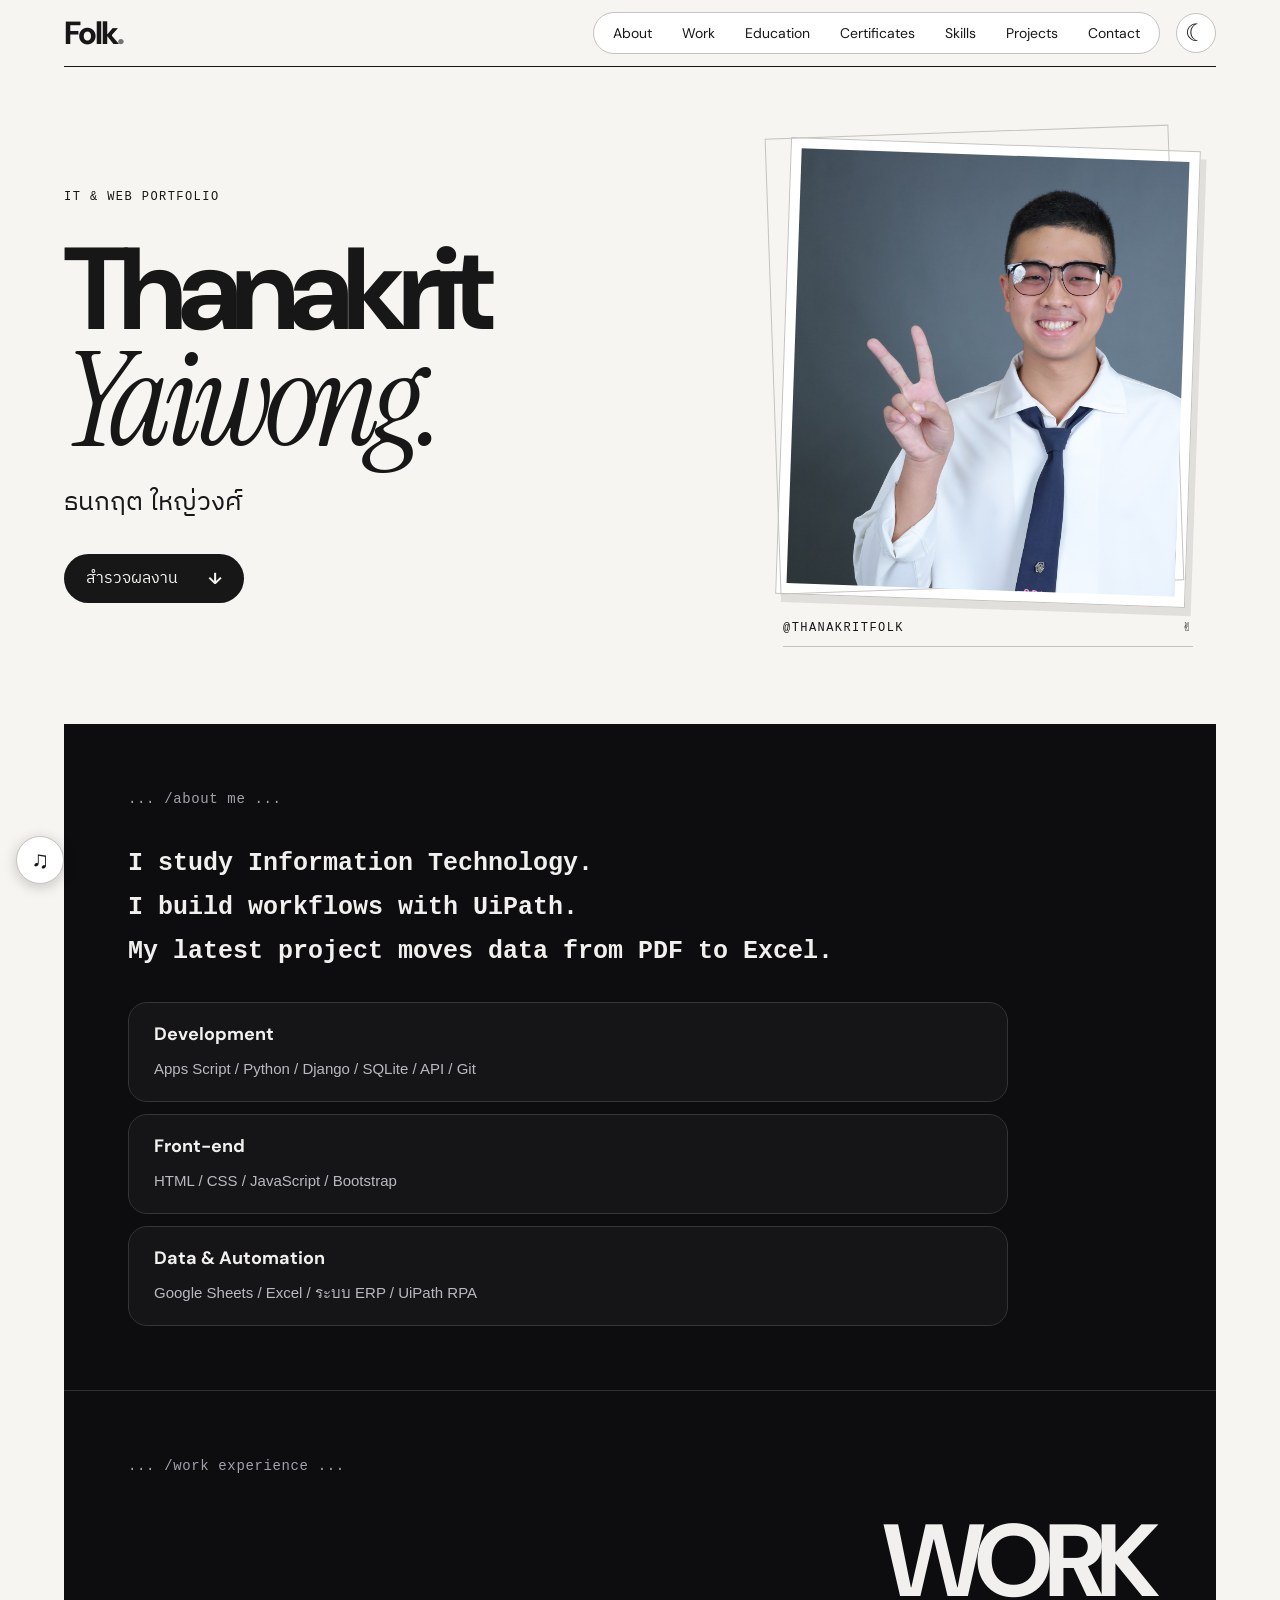
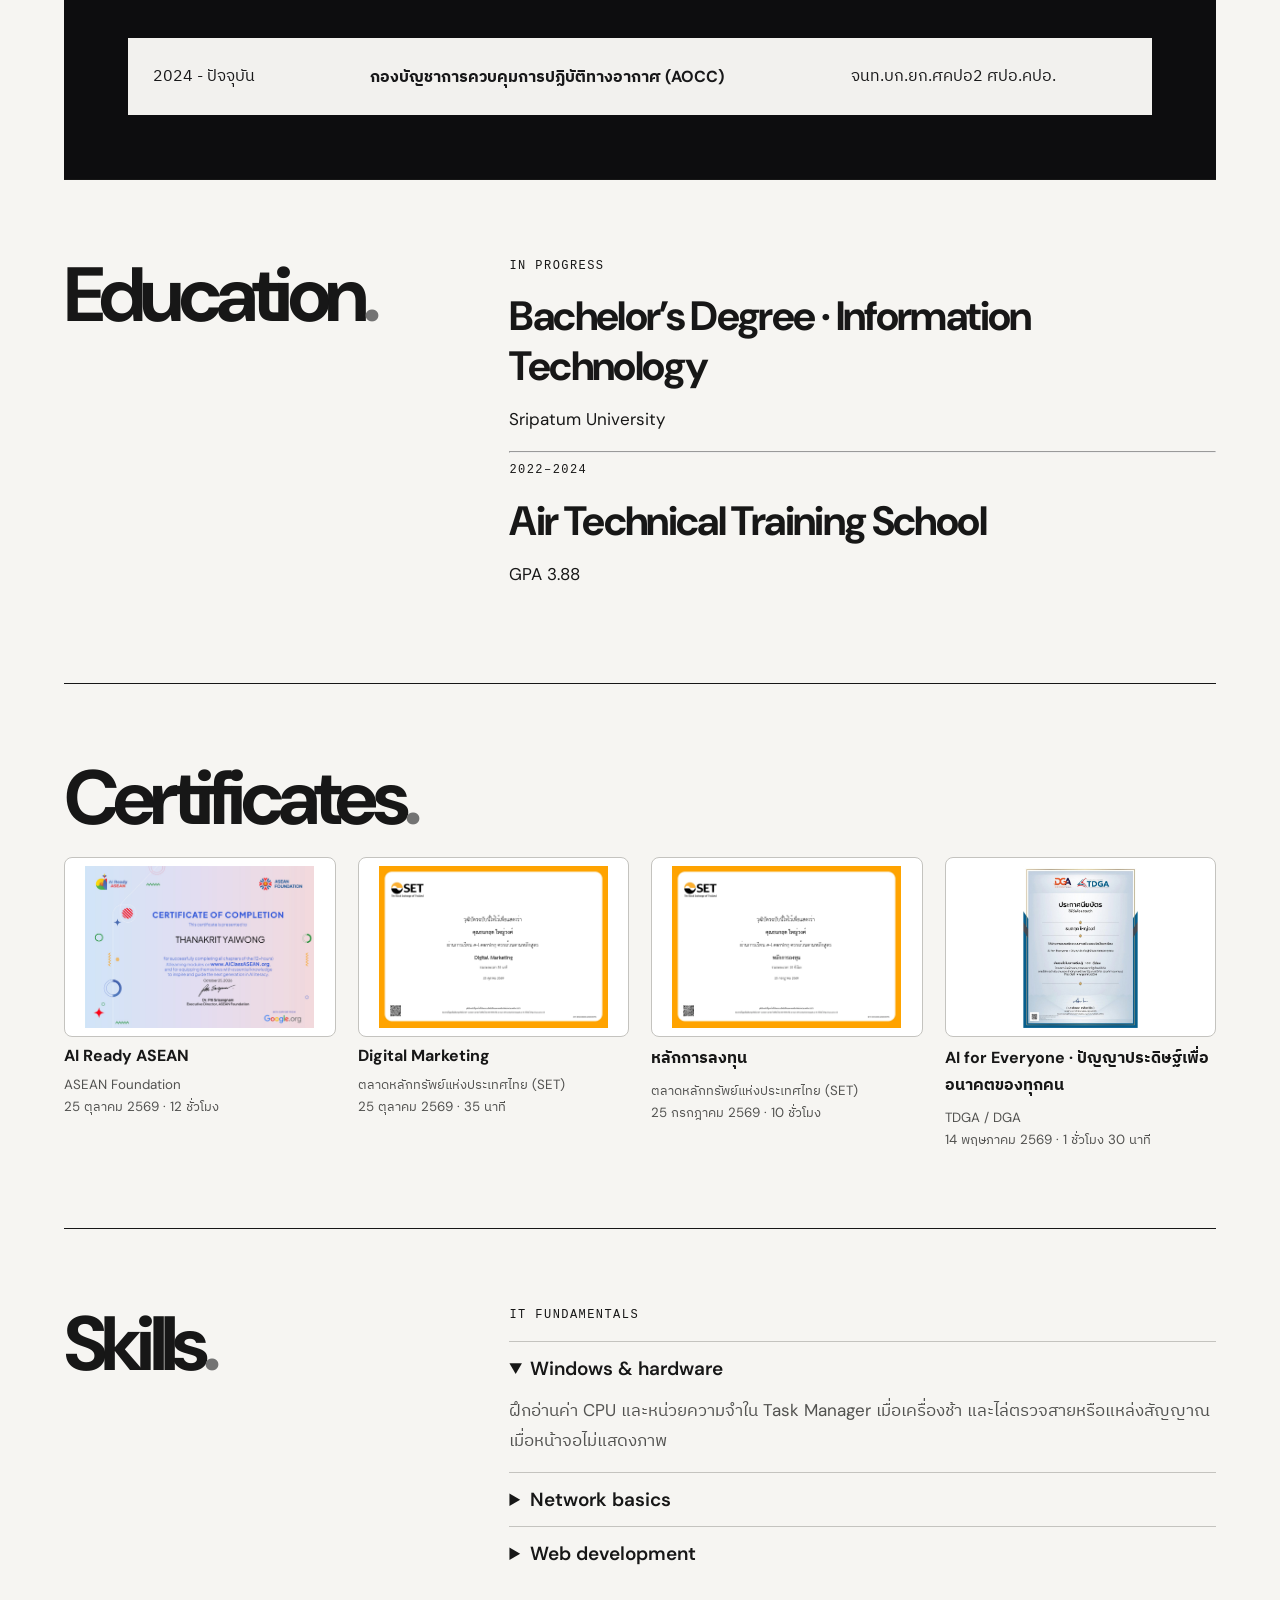
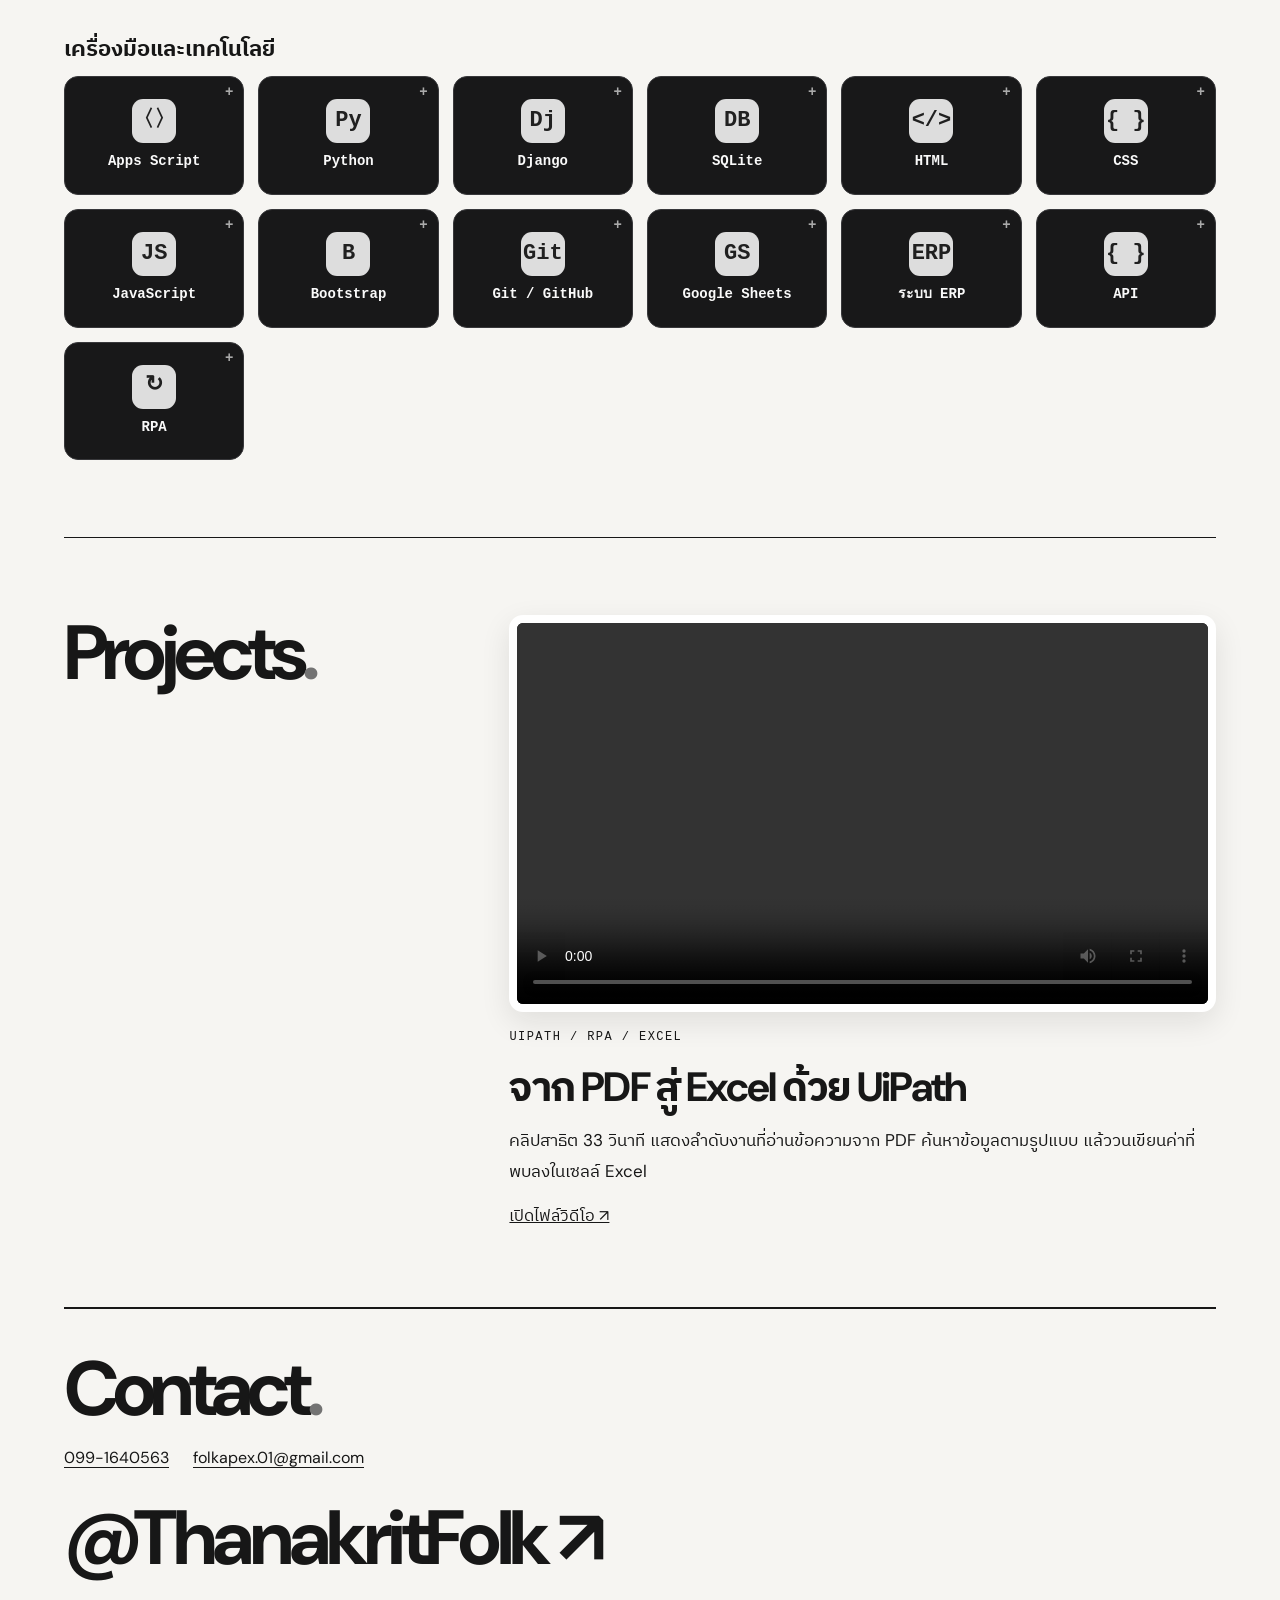
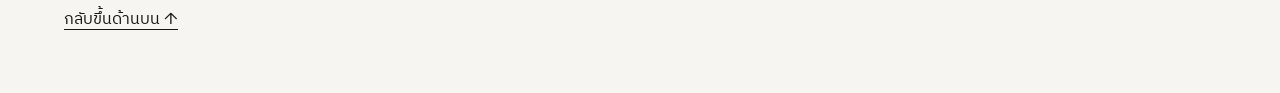
==== index.html @ 1ddaed8f "Anchor icon-only music control to the lower left of the viewport" ====
<!doctype html>
<html lang="th">
<head>
<meta charset="utf-8">
<meta name="viewport" content="width=device-width,initial-scale=1">
<title>Thanakrit Yaiwong — Portfolio</title>
<meta name="description" content="พอร์ตของธนกฤต ใหญ่วงศ์ รวมโปรเจกต์เว็บและทักษะ IT เบื้องต้น">
<link rel="stylesheet" href="style.css">
<script defer src="portfolio.js"></script>
</head>
<body id="home">
<header><a class="wordmark" href="#home">Folk<span>.</span></a><nav aria-label="เมนูหลัก"><a href="#about">About</a><a href="#experience">Work</a><a href="#education">Education</a><a href="#certificates">Certificates</a><a href="#skills">Skills</a><a href="#work">Projects</a><a href="#contact">Contact</a></nav><button hidden id="theme-toggle" type="button" aria-label="ธีมมืด" aria-pressed="false">☾</button></header>
<details class="music-box" id="music-box">
<summary aria-label="เครื่องเล่นเพลง" title="เครื่องเล่นเพลง"><span aria-hidden="true">♫</span></summary>
<div class="music-panel">
<strong lang="en">Ariana Grande - bye [Altare Remix]</strong>
<div id="song-player"></div>
<div class="music-controls">
<button id="song-play" type="button" disabled>▶ เล่น</button>
<button id="song-stop" type="button" disabled>■ หยุด</button>
<button id="volume-down" type="button" aria-label="ลดเสียง" disabled>−</button>
<output id="song-volume" aria-label="ระดับเสียง">40%</output>
<button id="volume-up" type="button" aria-label="เพิ่มเสียง" disabled>+</button>
</div>
<div id="song-status" role="status"></div>
<a href="https://music.youtube.com/watch?v=agneRtEe-t8" target="_blank" rel="noopener">เปิดใน YouTube Music ↗</a>
</div></details>
<main>
<section class="hero" aria-labelledby="name"><div class="intro"><p class="mono">IT &amp; WEB PORTFOLIO</p><h1 id="name">Thanakrit<br><em>Yaiwong.</em></h1><p class="thai">ธนกฤต ใหญ่วงศ์</p><a class="action" href="#work">สำรวจผลงาน <b>↓</b></a></div><figure><div class="photo-mat"><img src="portrait.jpg" width="1463" height="2299" alt="ธนกฤตยิ้มและชูสองนิ้ว"></div><figcaption>@THANAKRITFOLK <span>✌︎</span></figcaption></figure></section>
<section id="about" class="profile-band" aria-labelledby="about-label">
<h2 class="section-path" id="about-label" lang="en">... /about me ...</h2>
<p class="about-lines" lang="en">I study Information Technology.<br>I build workflows with UiPath.<br>My latest project moves data from PDF to Excel.</p>
<dl class="stack-list">
<div><dt>Development</dt><dd>Apps Script / Python / Django / SQLite / API / Git</dd></div>
<div><dt>Front-end</dt><dd>HTML / CSS / JavaScript / Bootstrap</dd></div>
<div><dt>Data &amp; Automation</dt><dd>Google Sheets / Excel / ระบบ ERP / UiPath RPA</dd></div>
</dl>
</section>
<section id="experience" class="profile-band" aria-labelledby="experience-title">
<p class="section-path" lang="en">... /work experience ...</p>
<h2 id="experience-title" lang="en">WORK</h2>
<div class="current-job">
<span>2024 - ปัจจุบัน</span>
<strong>กองบัญชาการควบคุมการปฏิบัติทางอากาศ (AOCC)</strong>
<span>จนท.บก.ยก.ศคปอ2 ศปอ.คปอ.</span>
</div>
</section>
<section class="row" id="education" lang="en" aria-labelledby="education-heading">
<h2 id="education-heading">Education<span>.</span></h2>
<div>
<p class="mono">IN PROGRESS</p>
<h3>Bachelor’s Degree · Information Technology</h3>
<p>Sripatum University</p>
<hr>
<p class="mono"><time>2022</time>–<time>2024</time></p>
<h3>Air Technical Training School</h3>
<p>GPA 3.88</p>
</div>
</section>
<section class="credentials" id="certificates"><h2>Certificates<span>.</span></h2><div class="credential-grid">
<a class="credential" href="certificates/ai-ready-asean.jpg"><img src="certificates/ai-ready-asean.jpg" loading="lazy" alt="เปิดภาพใบรับรอง AI Ready ASEAN"><strong>AI Ready ASEAN</strong><small>ASEAN Foundation<br>25 ตุลาคม 2569 · 12 ชั่วโมง</small></a>
<a class="credential" href="certificates/digital-marketing.jpg"><img src="certificates/digital-marketing.jpg" loading="lazy" alt="เปิดภาพใบรับรอง Digital Marketing"><strong>Digital Marketing</strong><small>ตลาดหลักทรัพย์แห่งประเทศไทย (SET)<br>25 ตุลาคม 2569 · 35 นาที</small></a>
<a class="credential" href="certificates/investment.jpg"><img src="certificates/investment.jpg" loading="lazy" alt="เปิดภาพใบรับรอง หลักการลงทุน"><strong>หลักการลงทุน</strong><small>ตลาดหลักทรัพย์แห่งประเทศไทย (SET)<br>25 กรกฎาคม 2569 · 10 ชั่วโมง</small></a>
<a class="credential" href="certificates/ai-for-everyone.jpg"><img src="certificates/ai-for-everyone.jpg" loading="lazy" alt="เปิดภาพใบรับรอง AI for Everyone · ปัญญาประดิษฐ์เพื่ออนาคตของทุกคน"><strong>AI for Everyone · ปัญญาประดิษฐ์เพื่ออนาคตของทุกคน</strong><small>TDGA / DGA<br>14 พฤษภาคม 2569 · 1 ชั่วโมง 30 นาที</small></a>
</div></section>
<section class="row" id="skills"><h2>Skills<span>.</span></h2><div><p class="mono">IT FUNDAMENTALS</p><details open><summary>Windows &amp; hardware</summary><p>ฝึกอ่านค่า CPU และหน่วยความจำใน Task Manager เมื่อเครื่องช้า และไล่ตรวจสายหรือแหล่งสัญญาณเมื่อหน้าจอไม่แสดงภาพ</p></details><details><summary>Network basics</summary><p>เมื่อ Wi-Fi ต่อได้แต่เปิดเว็บไม่ได้ ลองเทียบอีกเครื่องในเครือข่ายเดียวกัน แล้วทดสอบหลายเว็บไซต์เพื่อแยกว่าอาการอยู่ที่เครื่อง เว็บไซต์ หรือเครือข่าย</p></details><details><summary>Web development</summary><p>ใช้ HTML จัดเนื้อหา CSS ทำเลย์เอาต์และแอนิเมชัน และ JavaScript รับการกดปุ่มหรือวาดภาพผ่าน Canvas</p></details>
</div><div class="skills-tools" id="tools" style="scroll-margin-top:8rem"><h3 class="tools-heading">เครื่องมือและเทคโนโลยี</h3>
<div class="tool-grid">
<details class="tool-card"><summary><span class="tool-icon" aria-hidden="true">〈〉</span><span>Apps Script</span></summary><p>เขียนสคริปต์ให้บริการของ Google ทำงานร่วมกัน เช่น อ่านข้อมูลจากชีตแล้วสร้างรายงาน</p></details>
<details class="tool-card"><summary><span class="tool-icon" aria-hidden="true">Py</span><span>Python</span></summary><p>ใช้สคริปต์อ่านไฟล์ จัดรูปแบบข้อมูล และลดขั้นตอนที่ต้องทำซ้ำ</p></details>
<details class="tool-card"><summary><span class="tool-icon" aria-hidden="true">Dj</span><span>Django</span></summary><p>พัฒนาเว็บด้วย Python โดยแยกส่วนจัดการข้อมูล หน้าแสดงผล และเส้นทางของเว็บ</p></details>
<details class="tool-card"><summary><span class="tool-icon" aria-hidden="true">DB</span><span>SQLite</span></summary><p>เก็บข้อมูลในไฟล์ฐานข้อมูลเดียว และใช้ SQL ค้นหาหรือสรุปรายการ</p></details>
<details class="tool-card"><summary><span class="tool-icon" aria-hidden="true">&lt;/&gt;</span><span>HTML</span></summary><p>กำหนดโครงสร้างหน้าเว็บ เช่น หัวข้อ รูปภาพ ลิงก์ และวิดีโอ</p></details>
<details class="tool-card"><summary><span class="tool-icon" aria-hidden="true">{ }</span><span>CSS</span></summary><p>จัดวางองค์ประกอบและปรับขนาดการ์ดให้พอดีกับจอมือถือและคอมพิวเตอร์</p></details>
<details class="tool-card"><summary><span class="tool-icon" aria-hidden="true">JS</span><span>JavaScript</span></summary><p>เพิ่มการโต้ตอบบนเว็บ เช่น รับค่าจากฟอร์มแล้วอัปเดตสิ่งที่แสดงบนหน้าจอ</p></details>
<details class="tool-card"><summary><span class="tool-icon" aria-hidden="true">B</span><span>Bootstrap</span></summary><p>จัดหน้าเว็บด้วยระบบกริดและส่วนประกอบสำเร็จรูป เช่น เมนูและปุ่ม</p></details>
<details class="tool-card"><summary><span class="tool-icon" aria-hidden="true">Git</span><span>Git / GitHub</span></summary><p>ติดตามประวัติการแก้ไขโค้ดและเผยแพร่เว็บพอร์ตผ่าน GitHub Pages</p></details>
<details class="tool-card"><summary><span class="tool-icon" aria-hidden="true">GS</span><span>Google Sheets</span></summary><p>จัดข้อมูลเป็นตาราง ใช้สูตรคำนวณ และกรองรายการเพื่อทำรายงาน</p></details>
<details class="tool-card"><summary><span class="tool-icon" aria-hidden="true">ERP</span><span>ระบบ ERP</span></summary><p>เชื่อมข้อมูลระหว่างงาน เช่น การจัดซื้อ สินค้าคงคลัง และบัญชี</p></details>
<details class="tool-card"><summary><span class="tool-icon" aria-hidden="true">{ }</span><span>API</span></summary><p>เชื่อมข้อมูลระหว่างโปรแกรม เช่น ดึงสถานะคำสั่งซื้อจากระบบร้านค้ามาแสดงในแดชบอร์ด</p></details>
<details class="tool-card"><summary><span class="tool-icon" aria-hidden="true">↻</span><span>RPA</span></summary><p>ให้ซอฟต์แวร์ทำงานซ้ำตามขั้นตอนบนหน้าจอ เช่น นำข้อมูลจากตารางไปกรอกในแบบฟอร์มทีละรายการ</p></details>
</div></div></section>
<section class="row" id="work"><h2>Projects<span>.</span></h2><div class="project-list"><article><video controls playsinline preload="metadata" aria-label="คลิปสาธิตขั้นตอน UiPath อ่าน PDF และเขียน Excel" src="projects/pdf-to-excel.mp4"></video><p class="mono">UIPATH / RPA / EXCEL</p><h3>จาก PDF สู่ Excel ด้วย UiPath</h3><p>คลิปสาธิต 33 วินาที แสดงลำดับงานที่อ่านข้อความจาก PDF ค้นหาข้อมูลตามรูปแบบ แล้ววนเขียนค่าที่พบลงในเซลล์ Excel</p><a href="projects/pdf-to-excel.mp4">เปิดไฟล์วิดีโอ ↗</a></article></div></section>
</main><footer id="contact"><h2>Contact<span>.</span></h2><div class="contact-links"><a href="tel:+66991640563">099-1640563</a><a href="mailto:folkapex.01@gmail.com">folkapex.01@gmail.com</a></div><a class="handle" href="https://github.com/ThanakritFolk">@ThanakritFolk ↗</a><a class="back" href="#home">กลับขึ้นด้านบน ↑</a></footer></body></html>
---- style.css ----
@import url('https://fonts.googleapis.com/css2?family=DM+Sans:wght@500;700;800&family=IBM+Plex+Sans+Thai:wght@400;500;600&family=Instrument+Serif:ital@1&display=swap');
:root{--ink:#171717;--paper:#f6f5f2;--line:#c4c3bf;color:var(--ink);background:var(--paper);font-family:"DM Sans","IBM Plex Sans Thai",Tahoma,sans-serif;scroll-behavior:smooth}
*{box-sizing:border-box}body{margin:0}a{color:inherit}a:focus-visible,summary:focus-visible{outline:3px dashed currentColor;outline-offset:5px}header,main,footer{width:min(1180px,90%);margin:auto}
header{display:flex;align-items:center;justify-content:space-between;padding:20px 0;border-bottom:1px solid var(--ink)}.wordmark{font-size:32px;font-weight:800;letter-spacing:-2px;text-decoration:none}.wordmark span,h2 span{color:#737373}nav{display:flex;border:1px solid var(--line);border-radius:40px;padding:4px}nav a{padding:7px 15px;text-decoration:none;font-size:14px;border-radius:30px}nav a:hover,nav a:focus-visible{background:var(--ink);color:white}
.hero{display:grid;grid-template-columns:1.4fr 1fr;align-items:center;gap:5%;padding:clamp(36px,6vw,85px) 0}.mono,figcaption{font:500 12px/1.6 ui-monospace,Consolas,monospace;letter-spacing:.12em}.mono{margin:0 0 16px}.hero h1{font-size:clamp(55px,9.1vw,130px);line-height:.9;letter-spacing:-.075em;margin:30px 0 20px}.hero em{font:italic 1.12em/.9 "Instrument Serif",Georgia,serif;letter-spacing:-.055em}.thai{font-size:clamp(20px,2vw,29px);margin:0 0 30px}.action{display:inline-flex;gap:30px;align-items:center;border-radius:30px;background:var(--ink);color:white;padding:11px 22px;text-decoration:none}.action:hover b{transform:translateY(3px)}figure{margin:0;position:relative}figure img{width:100%;height:clamp(300px,34vw,480px);display:block;object-fit:cover;object-position:50% 32%;filter:none}figcaption{display:flex;justify-content:space-between;border-bottom:1px solid var(--line);padding:8px 0}
.row{border-top:1px solid var(--ink);display:grid;grid-template-columns:.8fr 1.6fr;gap:8%;padding:clamp(38px,6vw,84px) 0;scroll-margin-top:18px}h2,h3,p{margin-top:0}h2{font-size:clamp(38px,6vw,84px);letter-spacing:-.075em;line-height:1;margin-bottom:20px}h3{font-size:clamp(25px,3.2vw,48px);letter-spacing:-.04em;margin-bottom:12px;line-height:1.22}p{font-size:17px;line-height:1.78}details{border-top:1px solid var(--line)}summary{cursor:pointer;padding:14px 0;font-size:19px;font-weight:600}details p{margin:0 0 16px;color:#424242}.demo{background:#181818;color:white;min-height:180px;display:grid;place-content:center;text-align:center;margin-bottom:22px;border-radius:3px}.heart{font:72px/1.1 Georgia,serif}.stars,.dots{font:14px monospace;letter-spacing:4px}.textlink,.back{display:inline-block;margin-top:18px;text-underline-offset:5px}footer{border-top:2px solid;padding:42px 0 60px}.handle{display:block;width:fit-content;font-size:clamp(32px,6vw,78px);letter-spacing:-.06em;text-decoration:none;font-weight:700}.handle:hover,.textlink:hover{text-decoration:underline}
@media(max-width:680px){header,main,footer{width:90%}nav a{padding:6px 9px}.hero{grid-template-columns:1fr;gap:26px}.hero h1{font-size:clamp(68px,15vw,96px)}figure img{height:290px;object-position:50% 27%}.row{grid-template-columns:1fr;gap:10px}.wordmark{font-size:28px}}
@media(prefers-reduced-motion:reduce){:root{scroll-behavior:auto}}
.tools-heading{margin:32px 0 14px;font-size:22px;letter-spacing:0}
.skills-tools{grid-column:1/-1;min-width:0}
#skills{row-gap:1.5rem}
.tool-grid{display:grid;grid-template-columns:repeat(6,minmax(0,1fr));align-items:start;gap:14px}
@media(max-width:1000px){.tool-grid{grid-template-columns:repeat(4,minmax(0,1fr))}}
@media(max-width:680px){.tool-grid{grid-template-columns:repeat(2,minmax(0,1fr))}}
.tool-card{background:#181819;color:#fafafa;border:1px solid #38383b;border-radius:14px;overflow:hidden}
.tool-card summary{display:grid;justify-items:center;gap:9px;padding:18px;list-style:none;font:600 16px/1.4 ui-monospace,monospace}
.tool-card summary::-webkit-details-marker{display:none}
.tool-card summary:focus-visible{outline-offset:-4px}
.tool-icon{display:grid;place-items:center;width:44px;height:44px;background:#ddd;color:#202020;border-radius:11px;font-size:22px}
.tool-card:hover .tool-icon,.tool-card[open] .tool-icon{background:white;color:black}
.tool-card p{color:#eee;padding:0 16px;font-size:15px}

.credentials{border-top:1px solid var(--ink);padding:clamp(38px,6vw,84px) 0}
.credential-grid{display:grid;grid-template-columns:repeat(auto-fit,minmax(min(100%,230px),1fr));gap:22px}
.credential{display:grid;align-content:start;gap:8px;text-decoration:none}
.credential img{width:100%;height:180px;object-fit:contain;background:#eee;border:1px solid var(--line);padding:8px}
.credential:hover strong{text-decoration:underline}
.credential small{color:#444;line-height:1.65}
.project-list{min-width:0;display:grid;gap:48px}
.project-list video{display:block;width:100%;aspect-ratio:16/9;background:#191919;margin-bottom:16px}
.contact-links{display:flex;gap:12px 24px;flex-wrap:wrap;margin-bottom:20px;text-underline-offset:4px}

:root{--muted:#525250;--panel:#fff;--shadow:#17171719}
:root[data-theme=dark]{color-scheme:dark;--ink:#f3f1ed;--paper:#161617;--line:#505052;--muted:#c5c3c0;--panel:#252527;--shadow:#0005}
header{position:sticky;top:0;z-index:5;gap:16px;background:var(--paper);padding-block:12px}
header nav{margin-left:auto;background:var(--panel)}
nav a[aria-current],nav a:hover,nav a:focus-visible,.action{background:var(--ink);color:var(--paper)}
#theme-toggle{width:40px;height:40px;border-radius:50%;border:1px solid var(--line);background:var(--panel);color:var(--ink);font-size:24px;cursor:pointer;flex:none}
#theme-toggle:focus-visible{outline:3px dashed var(--ink);outline-offset:3px}
.hero{overflow:clip}.hero figure{max-width:410px;width:90%;justify-self:center;isolation:isolate}
.photo-mat{position:relative;background:var(--panel);padding:10px;border:1px solid var(--line);box-shadow:6px 8px 0 var(--shadow);transform:rotate(2deg)}
.photo-mat::before{content:"";position:absolute;inset:-13px 16px 12px -12px;border:1px solid var(--line);z-index:-1;transform:rotate(-4deg);pointer-events:none}
.hero figcaption{margin-top:10px}
.row,.credentials,footer{scroll-margin-top:90px}
details p,.credential small{color:var(--muted)}
.tool-card p{color:#eee}.tool-card,.credential img,.photo-mat,.action b{transition:transform .2s ease,box-shadow .2s ease}
.tool-card summary{position:relative;padding:22px 10px;font-size:14px}.tool-card summary::after{content:"+";position:absolute;right:10px;top:6px;color:#aaa}.tool-card[open] summary::after{content:"−"}
.credential img{border-radius:8px;background:var(--panel)}
.project-list video{border:8px solid var(--panel);box-shadow:0 10px 30px var(--shadow);border-radius:14px}
@media(hover:hover){.tool-card:hover,.credential:hover img{transform:translateY(-3px)}.hero figure:hover .photo-mat{transform:rotate(0)}}
@media(max-width:800px){header{flex-wrap:wrap;gap:6px;padding:6px 0}header nav{order:3;width:100%;justify-content:flex-start;overflow-x:auto;scrollbar-width:thin}header nav a{flex:none;font-size:13px}#theme-toggle{margin-left:auto} .row,.credentials,footer{scroll-margin-top:112px}}
@media(prefers-reduced-motion:reduce){*,*::before,*::after{transition:none!important}}

.profile-band {
  --section-pad: clamp(22px, 5vw, 72px);
  background: #0d0d0f;
  color: #f1f0ee;
  padding: clamp(36px, 5vw, 72px) var(--section-pad);
  scroll-margin-top: 90px;
}
.profile-band .section-path {
  margin: 0 0 32px;
  color: #a2a2ae;
  font: 500 14px/1.6 ui-monospace, Consolas, monospace;
  letter-spacing: .045em;
}
.about-lines {
  margin-bottom: 28px;
  font: 600 clamp(17px, 2vw, 25px)/1.75 ui-monospace, Consolas, monospace;
}
.stack-list { max-width: 880px; margin: 0; }
.stack-list div { padding: 19px 25px; background: #151518; border: 1px solid #333338; border-radius: 19px; }
.stack-list div + div { margin-top: 12px; }
.stack-list dt { font-weight: 700; font-size: 18px; }
.stack-list dd { margin: 10px 0 0; color: #b9b9c0; font: 15px/1.75 ui-monospace, Consolas, sans-serif; }
#experience { border-top: 1px solid #303035; }
#experience-title { text-align: right; font-size: clamp(54px, 8vw, 108px); margin: 0 0 26px; }
.current-job { display: grid; grid-template-columns: .7fr 1.65fr 1fr; align-items: center; gap: 24px; padding: 25px; background: #f2f1ee; color: #181819; line-height: 1.7; }
.current-job span { font-family: ui-monospace, Consolas, "IBM Plex Sans Thai", sans-serif; }
header nav { min-width: 0; overflow-x: auto; }
header nav a { white-space: nowrap; }
@media(max-width:800px){
  .profile-band { scroll-margin-top: 112px; }
  .current-job { grid-template-columns: 1fr; gap: 6px; padding: 20px; }
}

.music-box {
  position: fixed;
  z-index: 10;
  left: calc(16px + env(safe-area-inset-left, 0px));
  bottom: calc(16px + env(safe-area-inset-bottom, 0px));
  border: 0;
}
.music-box summary,.music-controls button{background:var(--panel);border:1px solid var(--line);color:var(--ink);border-radius:22px;cursor:pointer;padding:8px 12px;font:inherit;font-size:14px}
.music-box summary {
  list-style: none;
  display: grid;
  place-items: center;
  width: 48px;
  height: 48px;
  border-radius: 50%;
  padding: 0;
  font-size: 24px;
  line-height: 1;
  box-shadow: 0 3px 14px #0003;
}
.music-box summary:focus-visible { outline: 3px solid var(--ink); outline-offset: 3px; }.music-box summary::-webkit-details-marker{display:none}
.music-panel{position:absolute;left:0;bottom:calc(100% + 10px);width:min(420px,calc(100vw - 32px - env(safe-area-inset-left, 0px) - env(safe-area-inset-right, 0px)));max-height:calc(100dvh - 92px - env(safe-area-inset-bottom, 0px));overflow:auto;display:grid;gap:10px;padding:14px;background:var(--panel);color:var(--ink);border:1px solid var(--line);border-radius:16px;box-shadow:0 10px 30px #0003}
#song-player{width:100%;height:auto;aspect-ratio:16/9;min-height:200px;border:0;background:#181818}
.music-controls{display:flex;align-items:center;gap:5px;flex-wrap:wrap}
.music-controls button:disabled{cursor:default;opacity:.5}
#song-volume{min-width:4ch;text-align:center;font-variant-numeric:tabular-nums}
#song-status:empty{display:none}
.music-panel a,#song-status{font-size:14px}
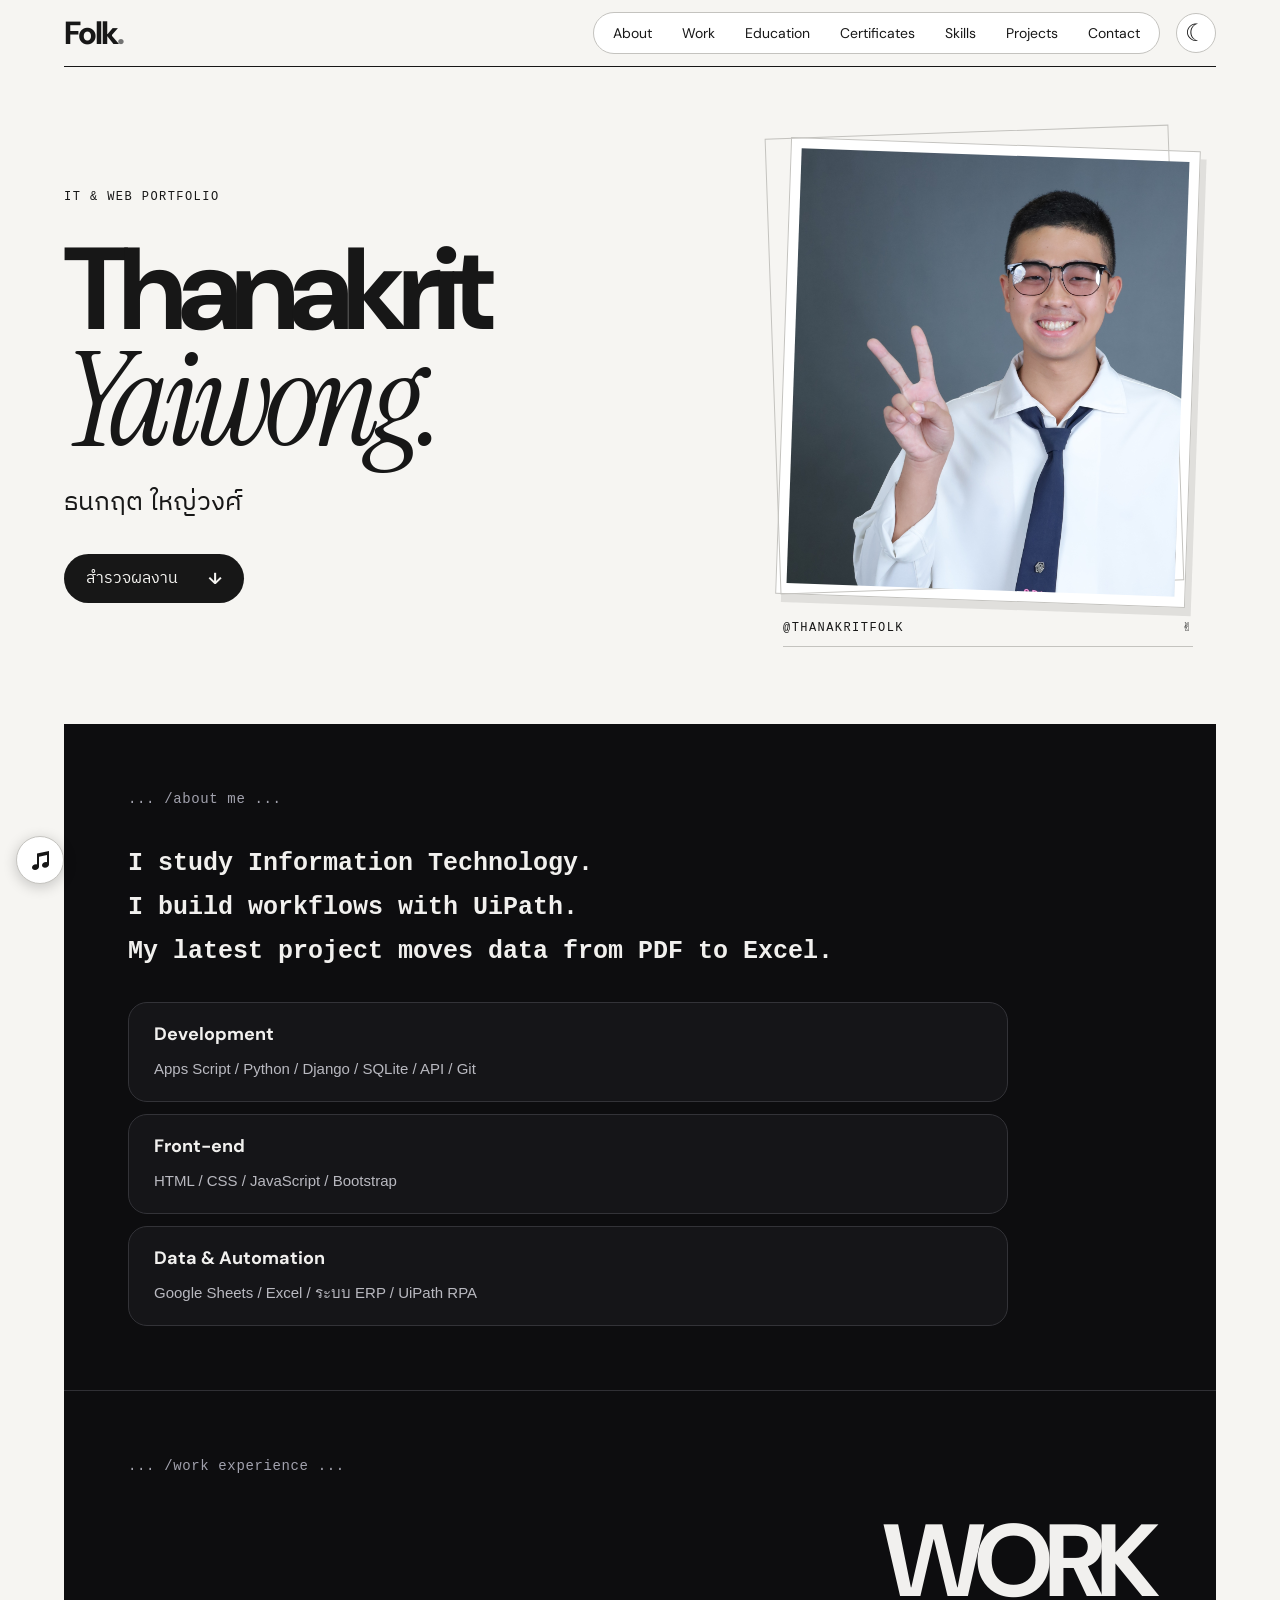
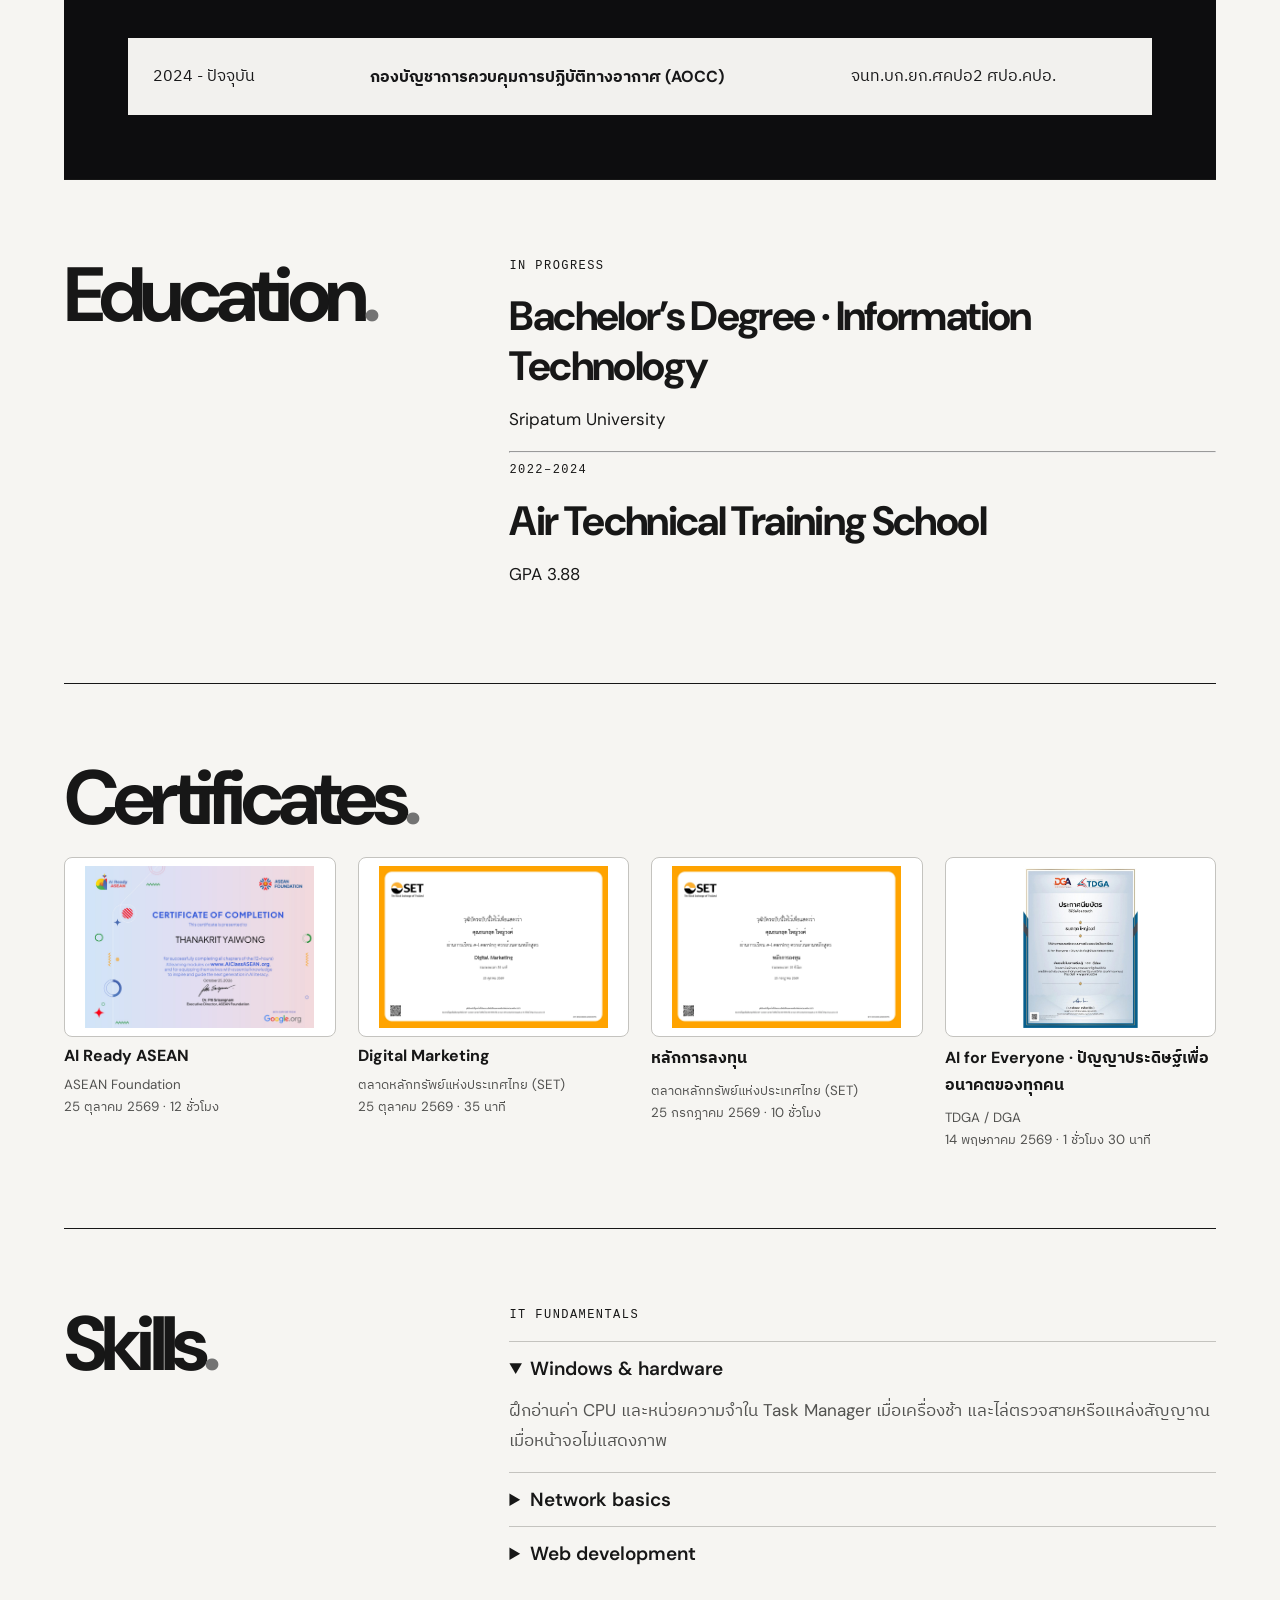
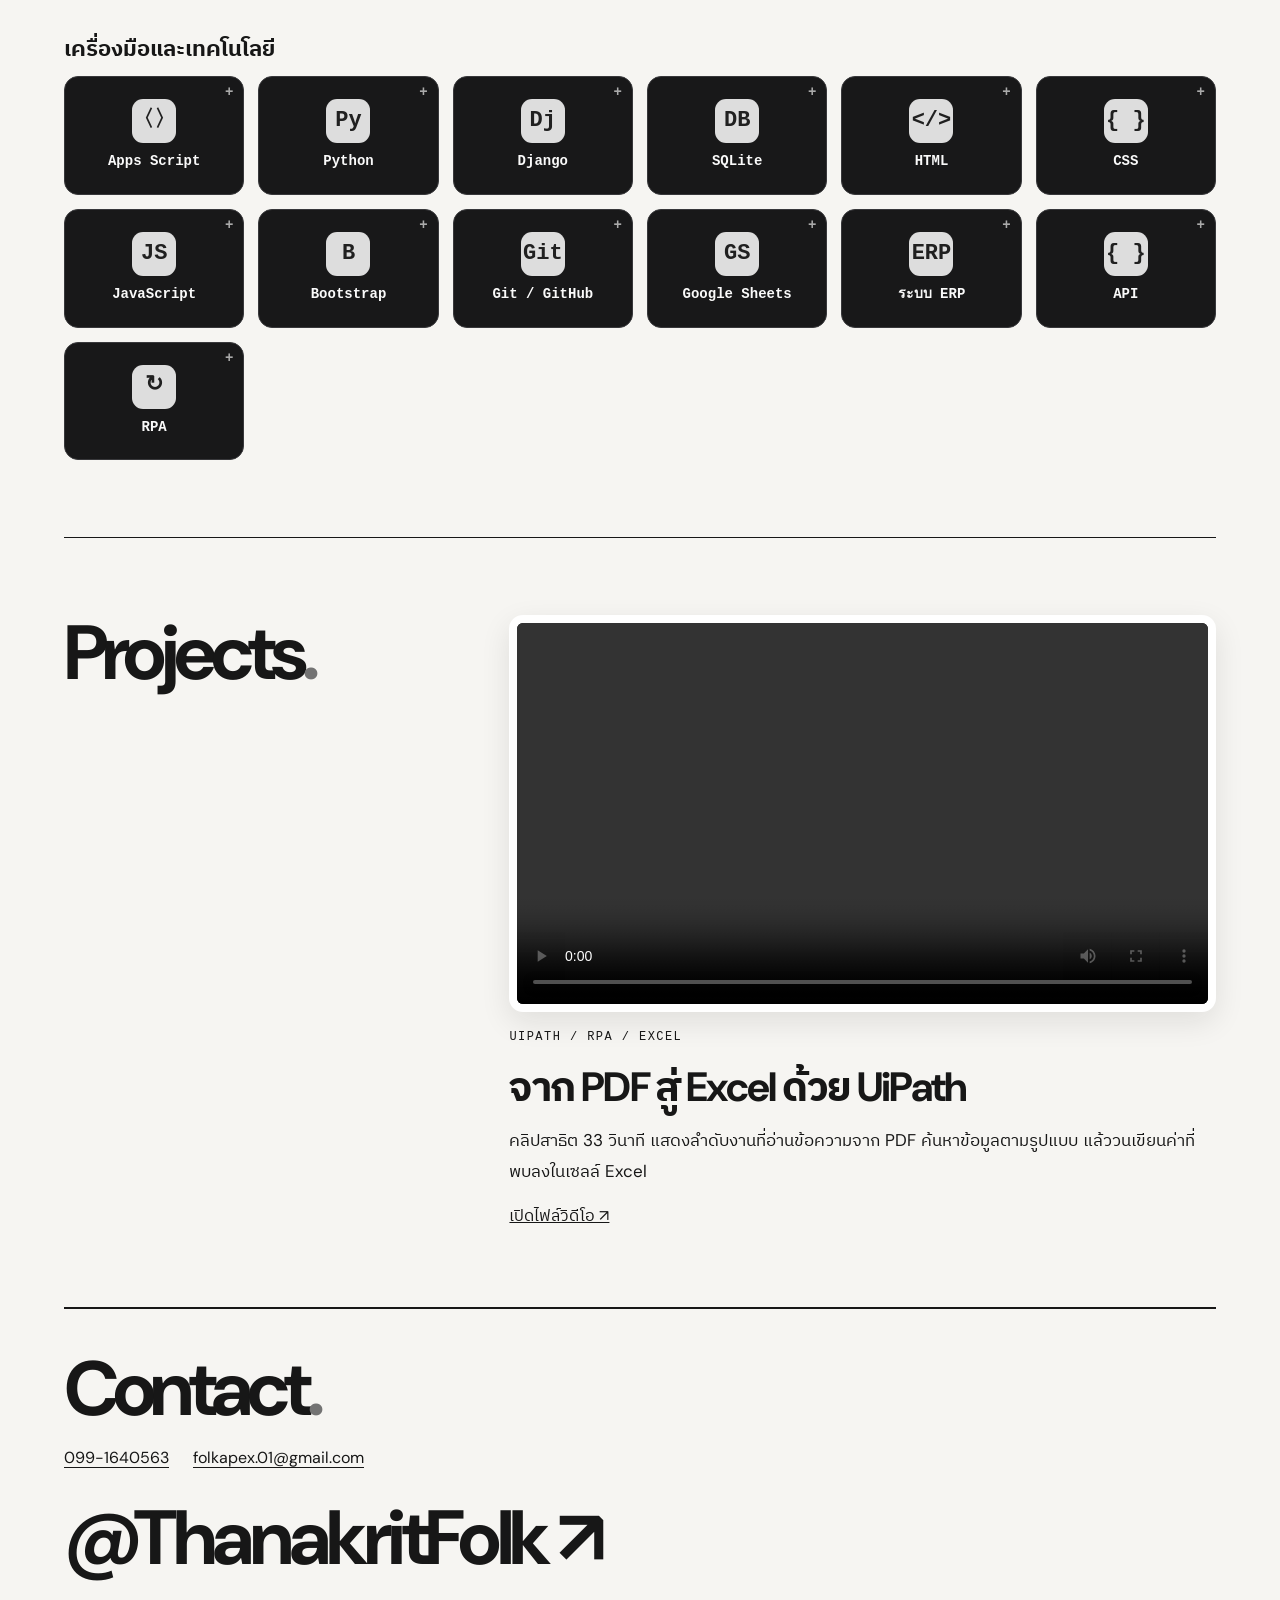
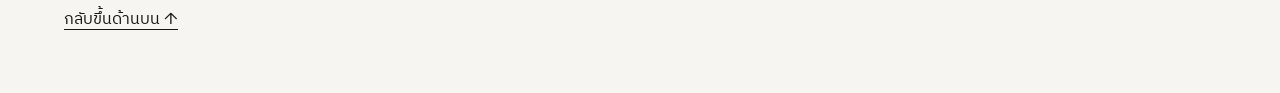
==== commit 4914a590: "Render the fixed music button as a musical-note icon" ====
--- a/index.html
+++ b/index.html
@@ -11,10 +11,10 @@
 <body id="home">
 <header><a class="wordmark" href="#home">Folk<span>.</span></a><nav aria-label="เมนูหลัก"><a href="#about">About</a><a href="#experience">Work</a><a href="#education">Education</a><a href="#certificates">Certificates</a><a href="#skills">Skills</a><a href="#work">Projects</a><a href="#contact">Contact</a></nav><button hidden id="theme-toggle" type="button" aria-label="ธีมมืด" aria-pressed="false">☾</button></header>
 <details class="music-box" id="music-box">
-<summary aria-label="เครื่องเล่นเพลง" title="เครื่องเล่นเพลง"><span aria-hidden="true">♫</span></summary>
+<summary aria-label="เครื่องเล่นเพลง" title="เครื่องเล่นเพลง"><svg aria-hidden="true" focusable="false" width="24" height="24" viewBox="0 0 24 24" fill="currentColor"><path d="M9 5.5 21 3v13.5c0 1.8-1.8 3.2-4 3.2-1.7 0-3-1-3-2.4 0-1.8 1.8-3.2 4-3.2.38 0 .72.05 1 .14V7.1l-8 1.7v9.9c0 1.8-1.8 3.2-4 3.2-1.7 0-3-1-3-2.4 0-1.8 1.8-3.2 4-3.2.37 0 .72.05 1 .14z"/></svg></summary>
 <div class="music-panel">
 <strong lang="en">Ariana Grande - bye [Altare Remix]</strong>
-<div id="song-player"></div>
+<audio id="song-player" preload="none" src="audio/bye-altare-remix.mp3"></audio>
 <div class="music-controls">
 <button id="song-play" type="button" disabled>▶ เล่น</button>
 <button id="song-stop" type="button" disabled>■ หยุด</button>
@@ -23,7 +23,6 @@
 <button id="volume-up" type="button" aria-label="เพิ่มเสียง" disabled>+</button>
 </div>
 <div id="song-status" role="status"></div>
-<a href="https://music.youtube.com/watch?v=agneRtEe-t8" target="_blank" rel="noopener">เปิดใน YouTube Music ↗</a>
 </div></details>
 <main>
 <section class="hero" aria-labelledby="name"><div class="intro"><p class="mono">IT &amp; WEB PORTFOLIO</p><h1 id="name">Thanakrit<br><em>Yaiwong.</em></h1><p class="thai">ธนกฤต ใหญ่วงศ์</p><a class="action" href="#work">สำรวจผลงาน <b>↓</b></a></div><figure><div class="photo-mat"><img src="portrait.jpg" width="1463" height="2299" alt="ธนกฤตยิ้มและชูสองนิ้ว"></div><figcaption>@THANAKRITFOLK <span>✌︎</span></figcaption></figure></section>
--- a/style.css
+++ b/style.css
@@ -106,7 +106,6 @@
 }
 .music-box summary:focus-visible { outline: 3px solid var(--ink); outline-offset: 3px; }.music-box summary::-webkit-details-marker{display:none}
 .music-panel{position:absolute;left:0;bottom:calc(100% + 10px);width:min(420px,calc(100vw - 32px - env(safe-area-inset-left, 0px) - env(safe-area-inset-right, 0px)));max-height:calc(100dvh - 92px - env(safe-area-inset-bottom, 0px));overflow:auto;display:grid;gap:10px;padding:14px;background:var(--panel);color:var(--ink);border:1px solid var(--line);border-radius:16px;box-shadow:0 10px 30px #0003}
-#song-player{width:100%;height:auto;aspect-ratio:16/9;min-height:200px;border:0;background:#181818}
 .music-controls{display:flex;align-items:center;gap:5px;flex-wrap:wrap}
 .music-controls button:disabled{cursor:default;opacity:.5}
 #song-volume{min-width:4ch;text-align:center;font-variant-numeric:tabular-nums}
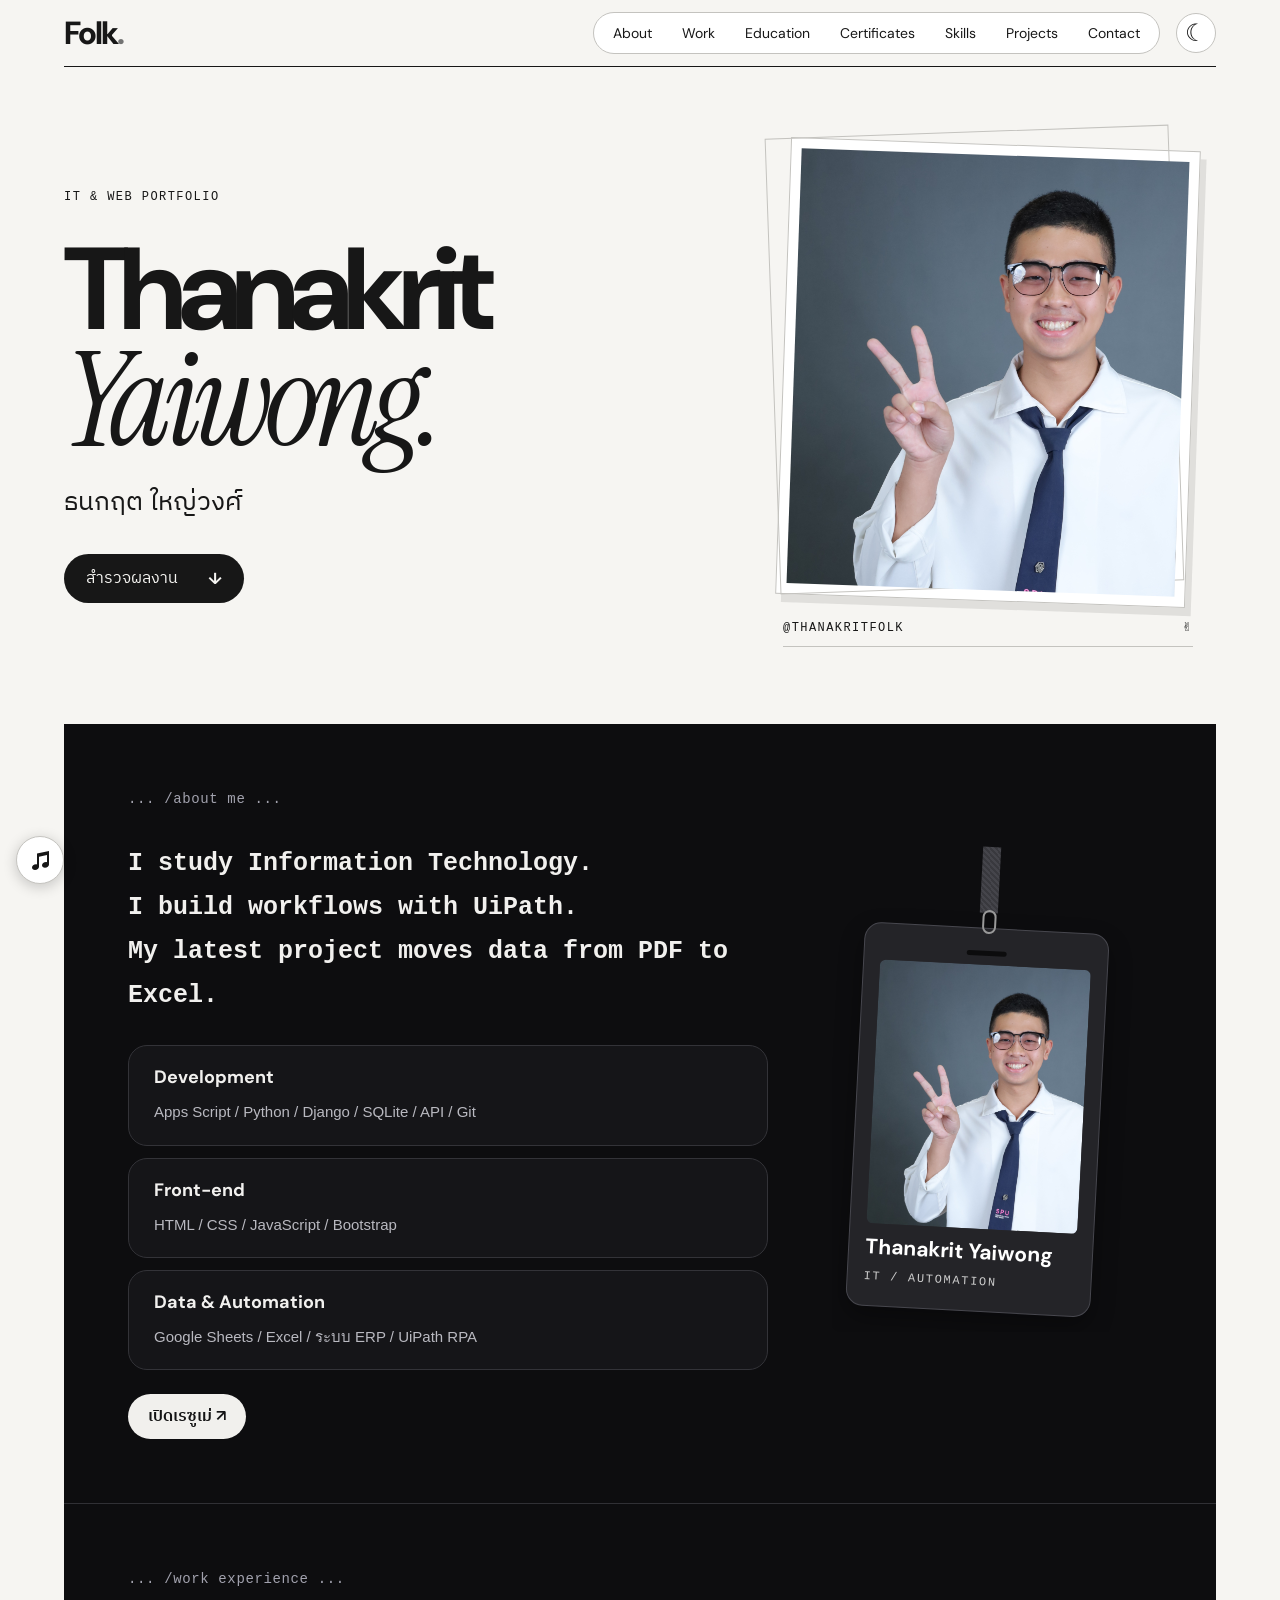
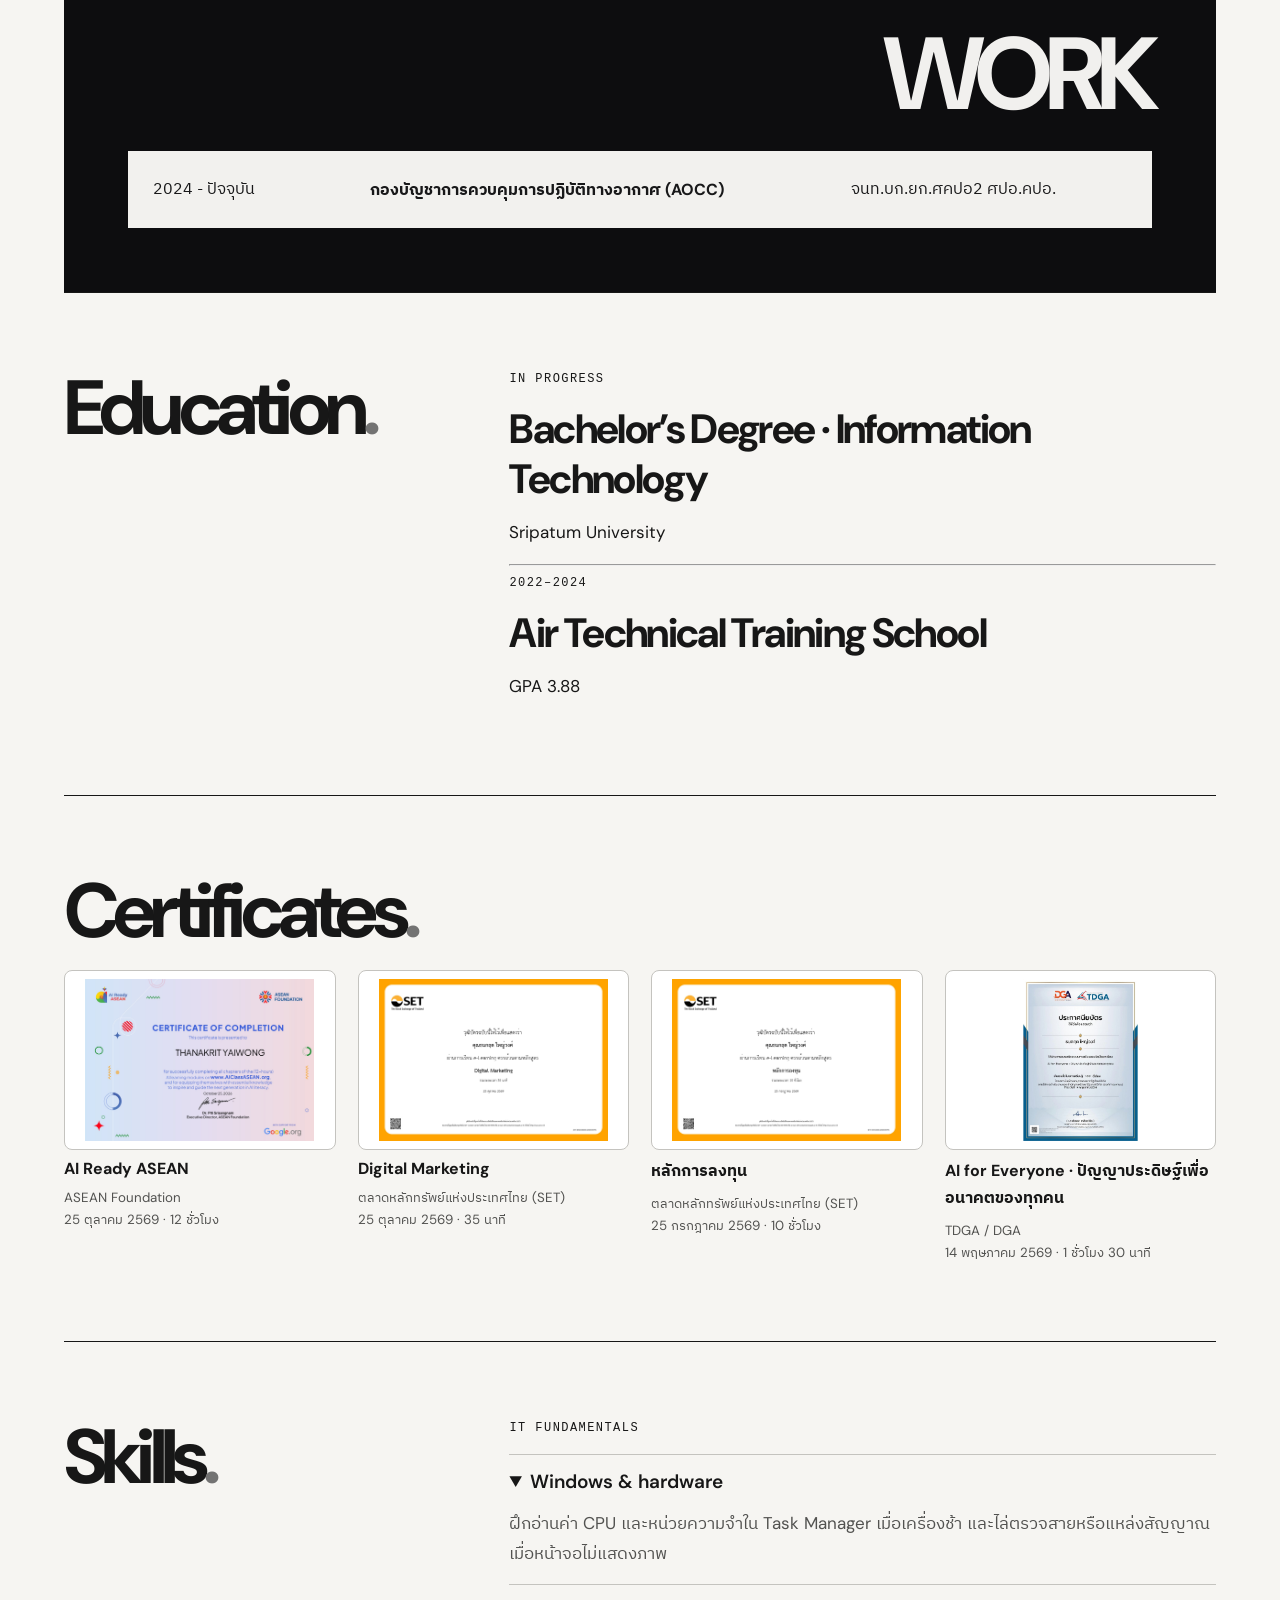
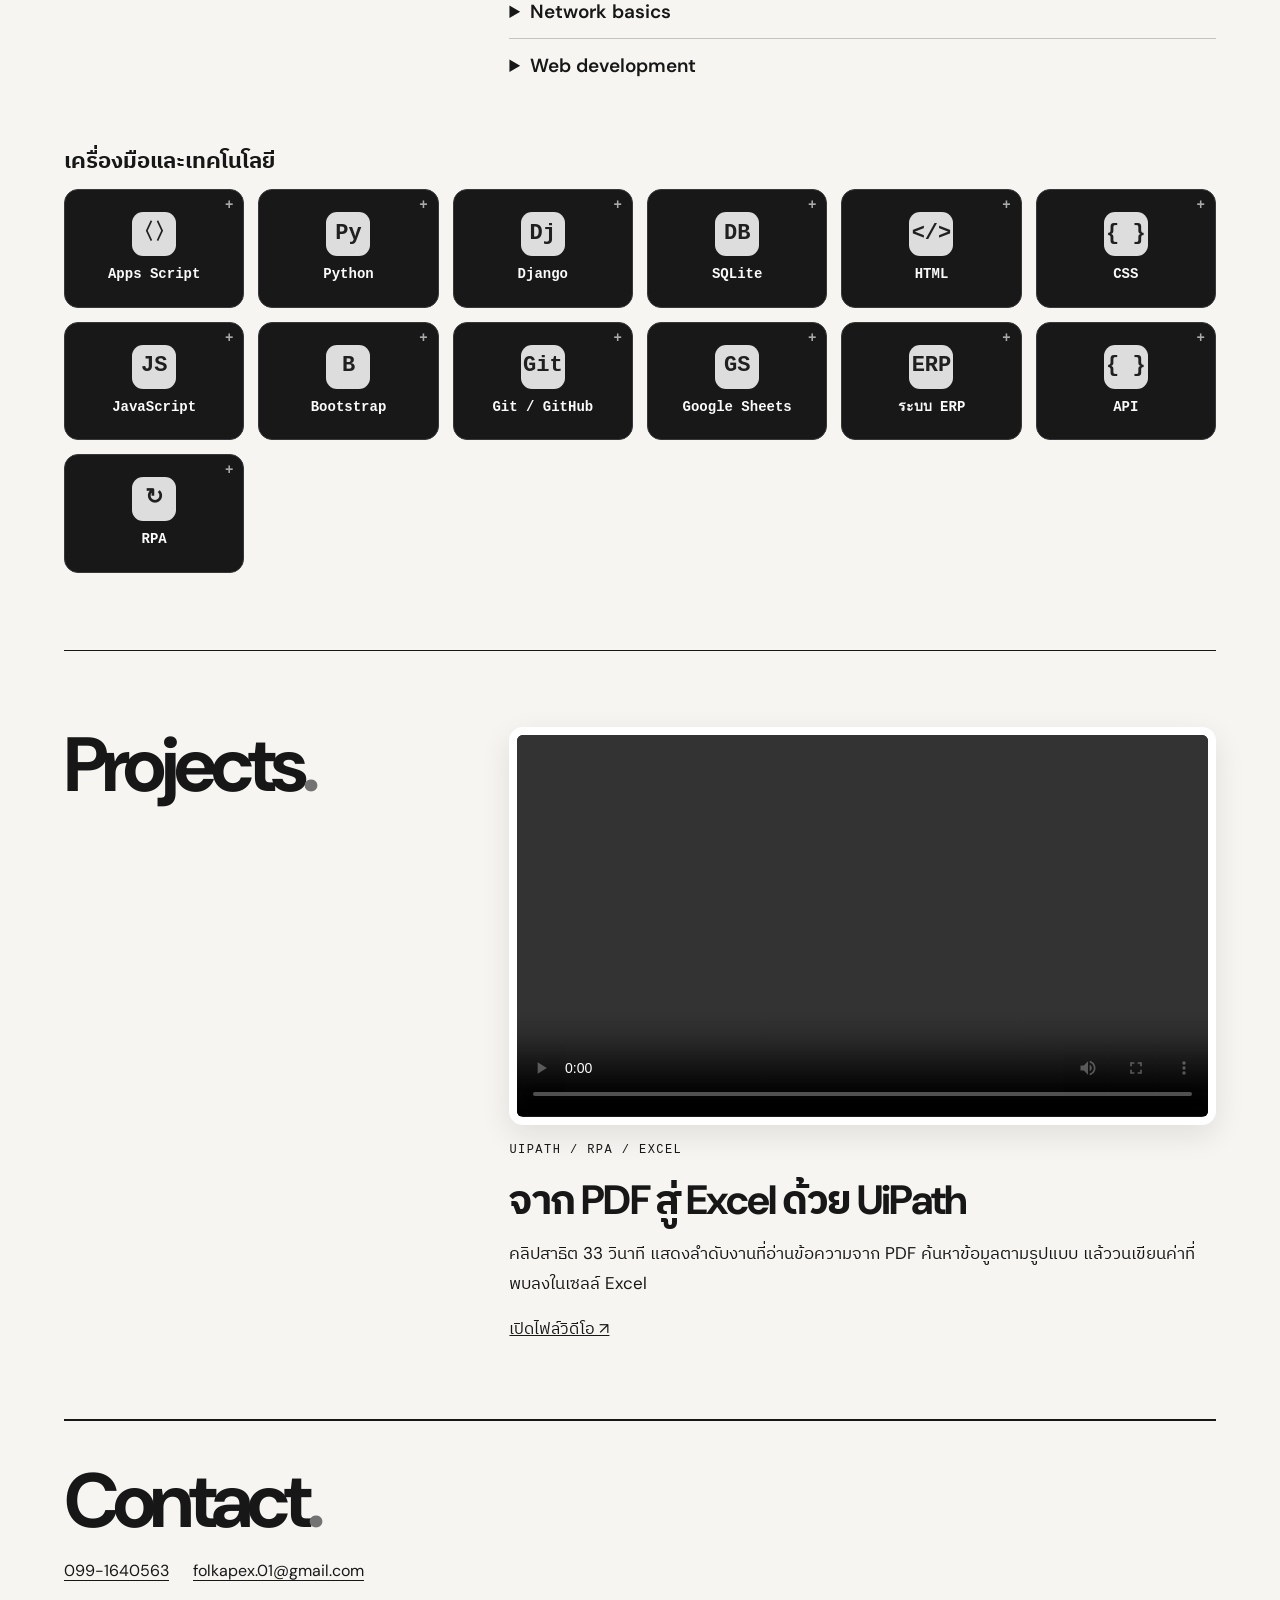
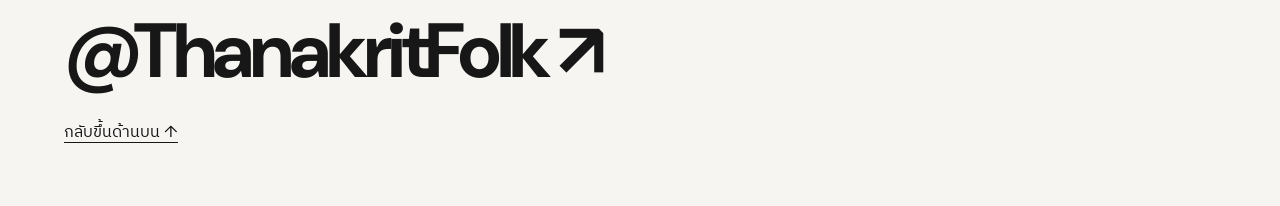
==== commit aa7dce3d: "Add hanging profile badge and print-friendly résumé" ====
--- a/index.html
+++ b/index.html
@@ -28,13 +28,16 @@
 <section class="hero" aria-labelledby="name"><div class="intro"><p class="mono">IT &amp; WEB PORTFOLIO</p><h1 id="name">Thanakrit<br><em>Yaiwong.</em></h1><p class="thai">ธนกฤต ใหญ่วงศ์</p><a class="action" href="#work">สำรวจผลงาน <b>↓</b></a></div><figure><div class="photo-mat"><img src="portrait.jpg" width="1463" height="2299" alt="ธนกฤตยิ้มและชูสองนิ้ว"></div><figcaption>@THANAKRITFOLK <span>✌︎</span></figcaption></figure></section>
 <section id="about" class="profile-band" aria-labelledby="about-label">
 <h2 class="section-path" id="about-label" lang="en">... /about me ...</h2>
-<p class="about-lines" lang="en">I study Information Technology.<br>I build workflows with UiPath.<br>My latest project moves data from PDF to Excel.</p>
+<div class="bio-layout"><div><p class="about-lines" lang="en">I study Information Technology.<br>I build workflows with UiPath.<br>My latest project moves data from PDF to Excel.</p>
 <dl class="stack-list">
 <div><dt>Development</dt><dd>Apps Script / Python / Django / SQLite / API / Git</dd></div>
 <div><dt>Front-end</dt><dd>HTML / CSS / JavaScript / Bootstrap</dd></div>
 <div><dt>Data &amp; Automation</dt><dd>Google Sheets / Excel / ระบบ ERP / UiPath RPA</dd></div>
 </dl>
-</section>
+<a class="resume-link" href="resume.html">เปิดเรซูเม่ ↗</a>
+</div>
+<div class="badge-holder"><a href="resume.html" class="profile-pass" aria-label="เปิดเรซูเม่ของธนกฤต ใหญ่วงศ์"><i aria-hidden="true"></i><img src="portrait.jpg" alt="" width="1463" height="2299"><strong>Thanakrit Yaiwong</strong><small>IT / AUTOMATION</small></a></div>
+</div></section>
 <section id="experience" class="profile-band" aria-labelledby="experience-title">
 <p class="section-path" lang="en">... /work experience ...</p>
 <h2 id="experience-title" lang="en">WORK</h2>
--- a/style.css
+++ b/style.css
@@ -111,3 +111,15 @@
 #song-volume{min-width:4ch;text-align:center;font-variant-numeric:tabular-nums}
 #song-status:empty{display:none}
 .music-panel a,#song-status{font-size:14px}
+
+.bio-layout{display:grid;grid-template-columns:minmax(0,1.6fr) minmax(190px,.8fr);gap:clamp(20px,5vw,65px);align-items:start}
+.resume-link{display:inline-block;color:#141415;background:#f1f0ed;padding:9px 20px;border-radius:30px;text-decoration:none;margin-top:24px;font-weight:600}
+.badge-holder{display:grid;justify-items:center;padding:86px 12px 20px;overflow:hidden}
+.profile-pass{position:relative;display:grid;gap:9px;width:min(100%,245px);padding:22px 16px;background:#242428;color:#fff;border:1px solid #47474e;border-radius:17px;text-decoration:none;box-shadow:0 10px 24px #0005;transform-origin:50% -76px;transform:rotate(3deg)}
+.profile-pass::before{content:"";position:absolute;height:66px;width:18px;bottom:calc(100% + 16px);left:calc(50% - 9px);background:repeating-linear-gradient(45deg,#45454b 0 2px,#39393e 2px 4px)}
+.profile-pass::after{content:"";position:absolute;bottom:calc(100% - 5px);left:calc(50% - 6px);width:10px;height:20px;border:2px solid #999;border-radius:8px}
+.profile-pass i{width:40px;height:5px;justify-self:center;border-radius:8px;background:#0c0c0d}
+.profile-pass img{width:100%;height:auto;aspect-ratio:4/5;object-fit:cover;object-position:center 33%;border-radius:6px}
+.profile-pass strong{font-size:21px}.profile-pass small{letter-spacing:.14em;font:12px monospace;color:#ccc}
+@media(prefers-reduced-motion:no-preference){.profile-pass:hover,.profile-pass:focus-visible{animation:badge-swing 1.1s ease-out}@keyframes badge-swing{0%,100%{transform:rotate(3deg)}25%{transform:rotate(-5deg)}60%{transform:rotate(4.5deg)}80%{transform:rotate(1deg)}}}
+@media(max-width:700px){.bio-layout{grid-template-columns:1fr}.badge-holder{padding-top:84px}}
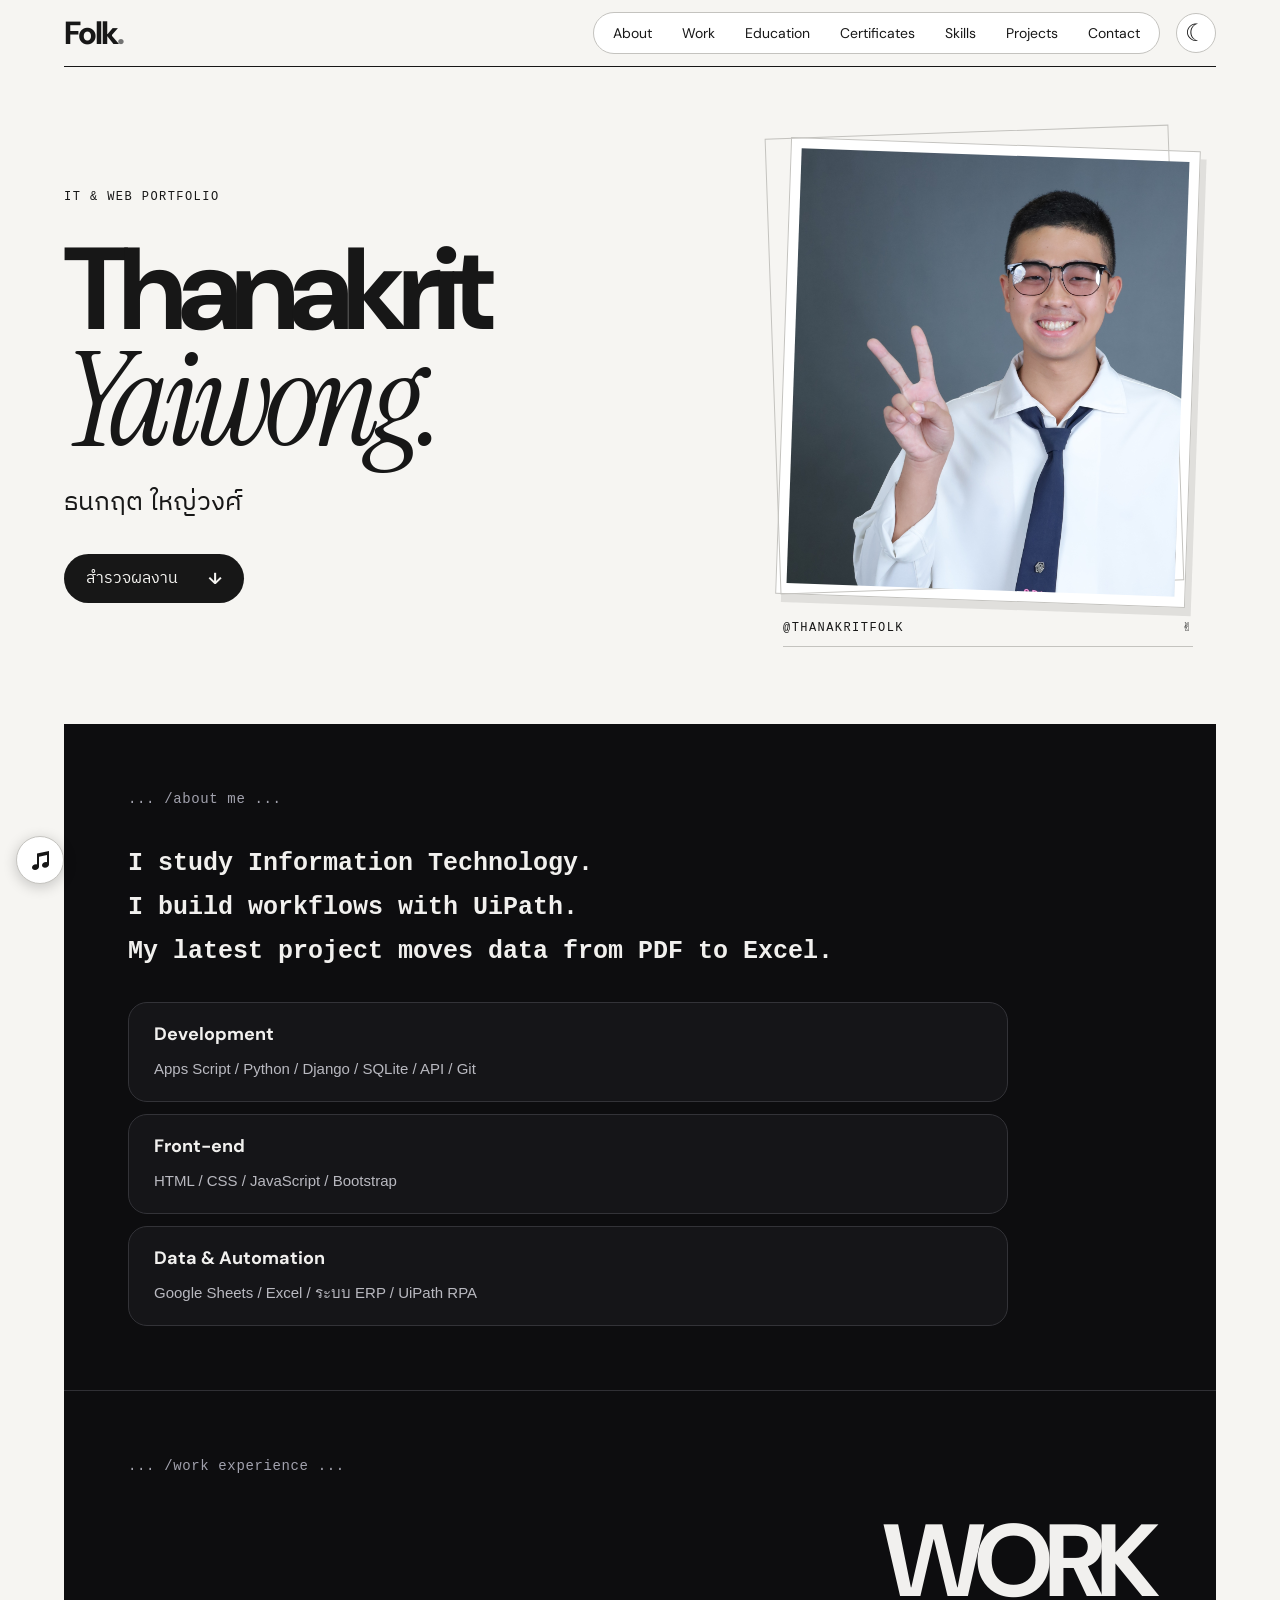
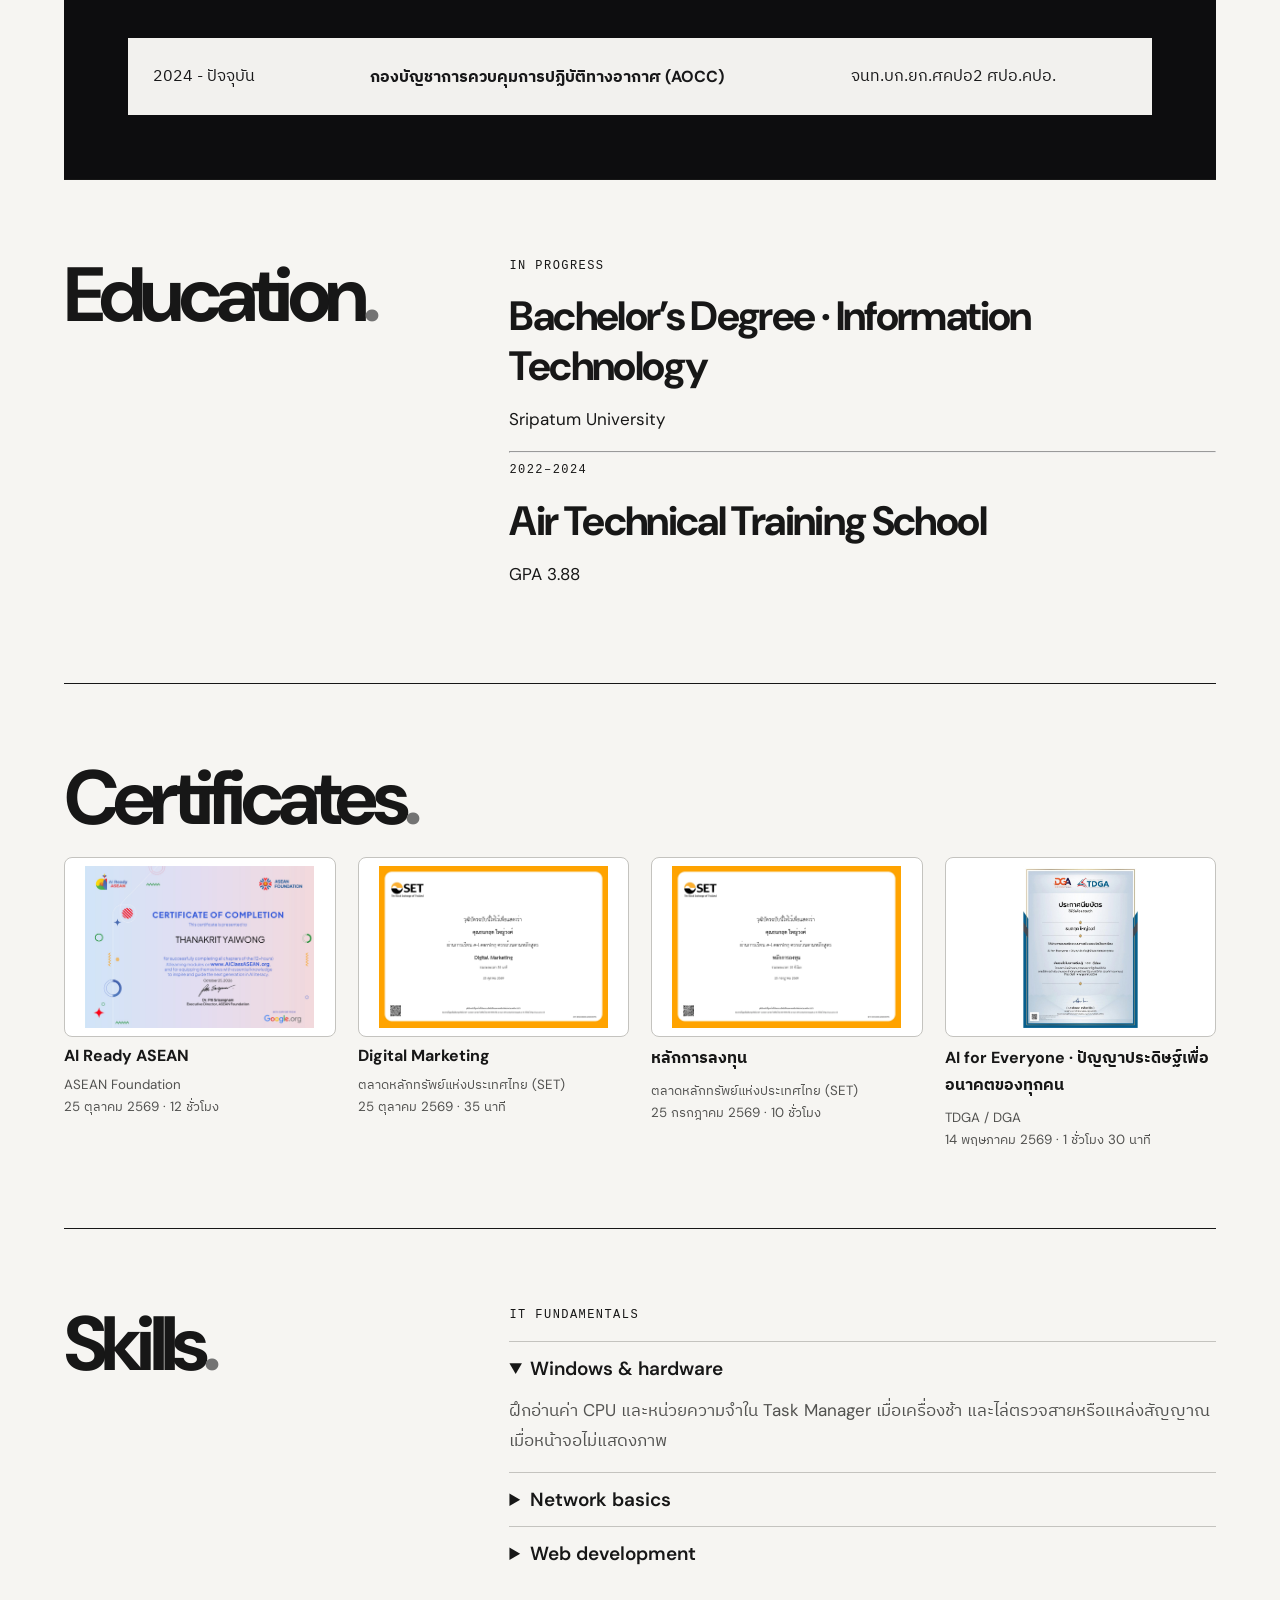
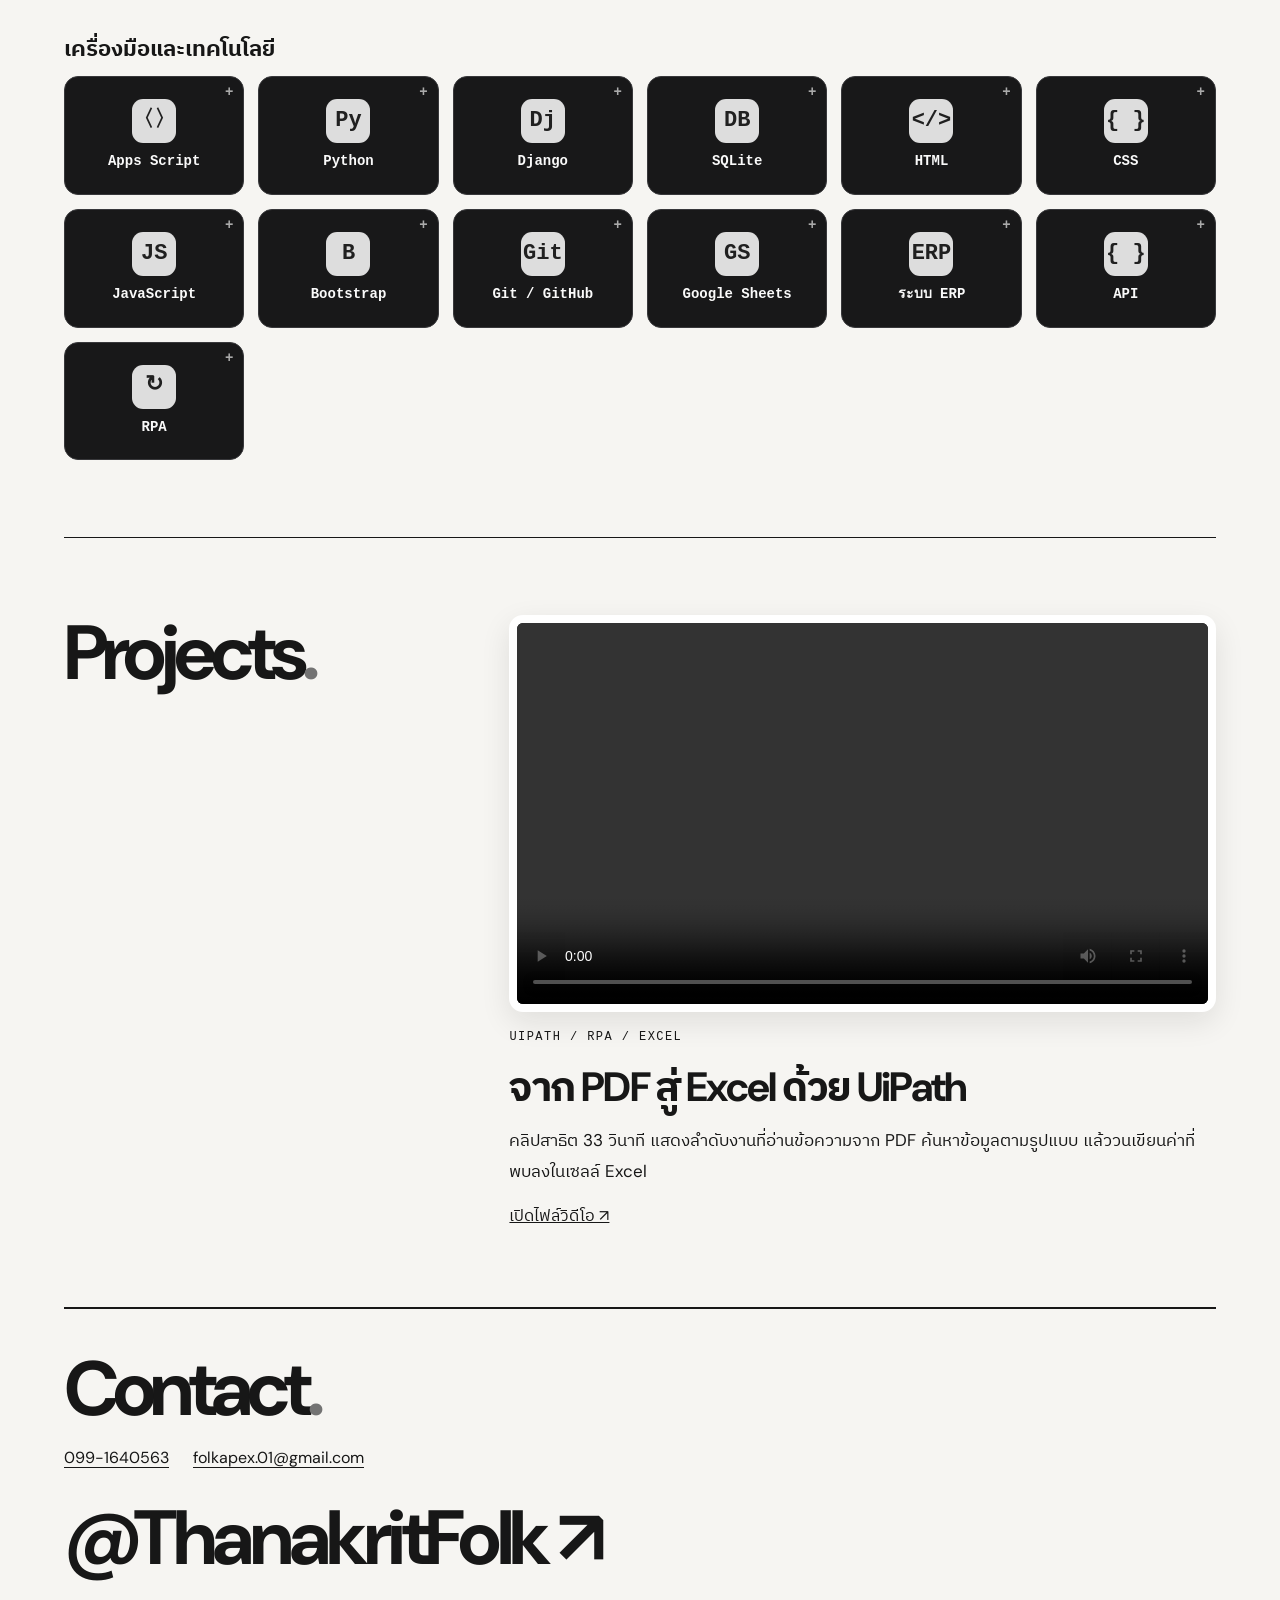
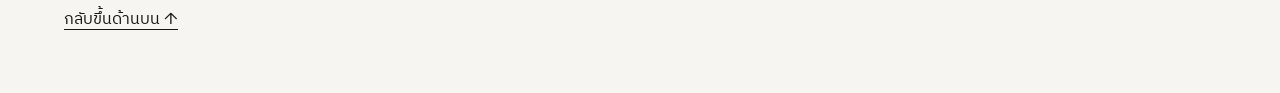
==== commit 23e4f3cc: "Restore portfolio layout before the badge and résumé" ====
--- a/index.html
+++ b/index.html
@@ -28,16 +28,13 @@
 <section class="hero" aria-labelledby="name"><div class="intro"><p class="mono">IT &amp; WEB PORTFOLIO</p><h1 id="name">Thanakrit<br><em>Yaiwong.</em></h1><p class="thai">ธนกฤต ใหญ่วงศ์</p><a class="action" href="#work">สำรวจผลงาน <b>↓</b></a></div><figure><div class="photo-mat"><img src="portrait.jpg" width="1463" height="2299" alt="ธนกฤตยิ้มและชูสองนิ้ว"></div><figcaption>@THANAKRITFOLK <span>✌︎</span></figcaption></figure></section>
 <section id="about" class="profile-band" aria-labelledby="about-label">
 <h2 class="section-path" id="about-label" lang="en">... /about me ...</h2>
-<div class="bio-layout"><div><p class="about-lines" lang="en">I study Information Technology.<br>I build workflows with UiPath.<br>My latest project moves data from PDF to Excel.</p>
+<p class="about-lines" lang="en">I study Information Technology.<br>I build workflows with UiPath.<br>My latest project moves data from PDF to Excel.</p>
 <dl class="stack-list">
 <div><dt>Development</dt><dd>Apps Script / Python / Django / SQLite / API / Git</dd></div>
 <div><dt>Front-end</dt><dd>HTML / CSS / JavaScript / Bootstrap</dd></div>
 <div><dt>Data &amp; Automation</dt><dd>Google Sheets / Excel / ระบบ ERP / UiPath RPA</dd></div>
 </dl>
-<a class="resume-link" href="resume.html">เปิดเรซูเม่ ↗</a>
-</div>
-<div class="badge-holder"><a href="resume.html" class="profile-pass" aria-label="เปิดเรซูเม่ของธนกฤต ใหญ่วงศ์"><i aria-hidden="true"></i><img src="portrait.jpg" alt="" width="1463" height="2299"><strong>Thanakrit Yaiwong</strong><small>IT / AUTOMATION</small></a></div>
-</div></section>
+</section>
 <section id="experience" class="profile-band" aria-labelledby="experience-title">
 <p class="section-path" lang="en">... /work experience ...</p>
 <h2 id="experience-title" lang="en">WORK</h2>
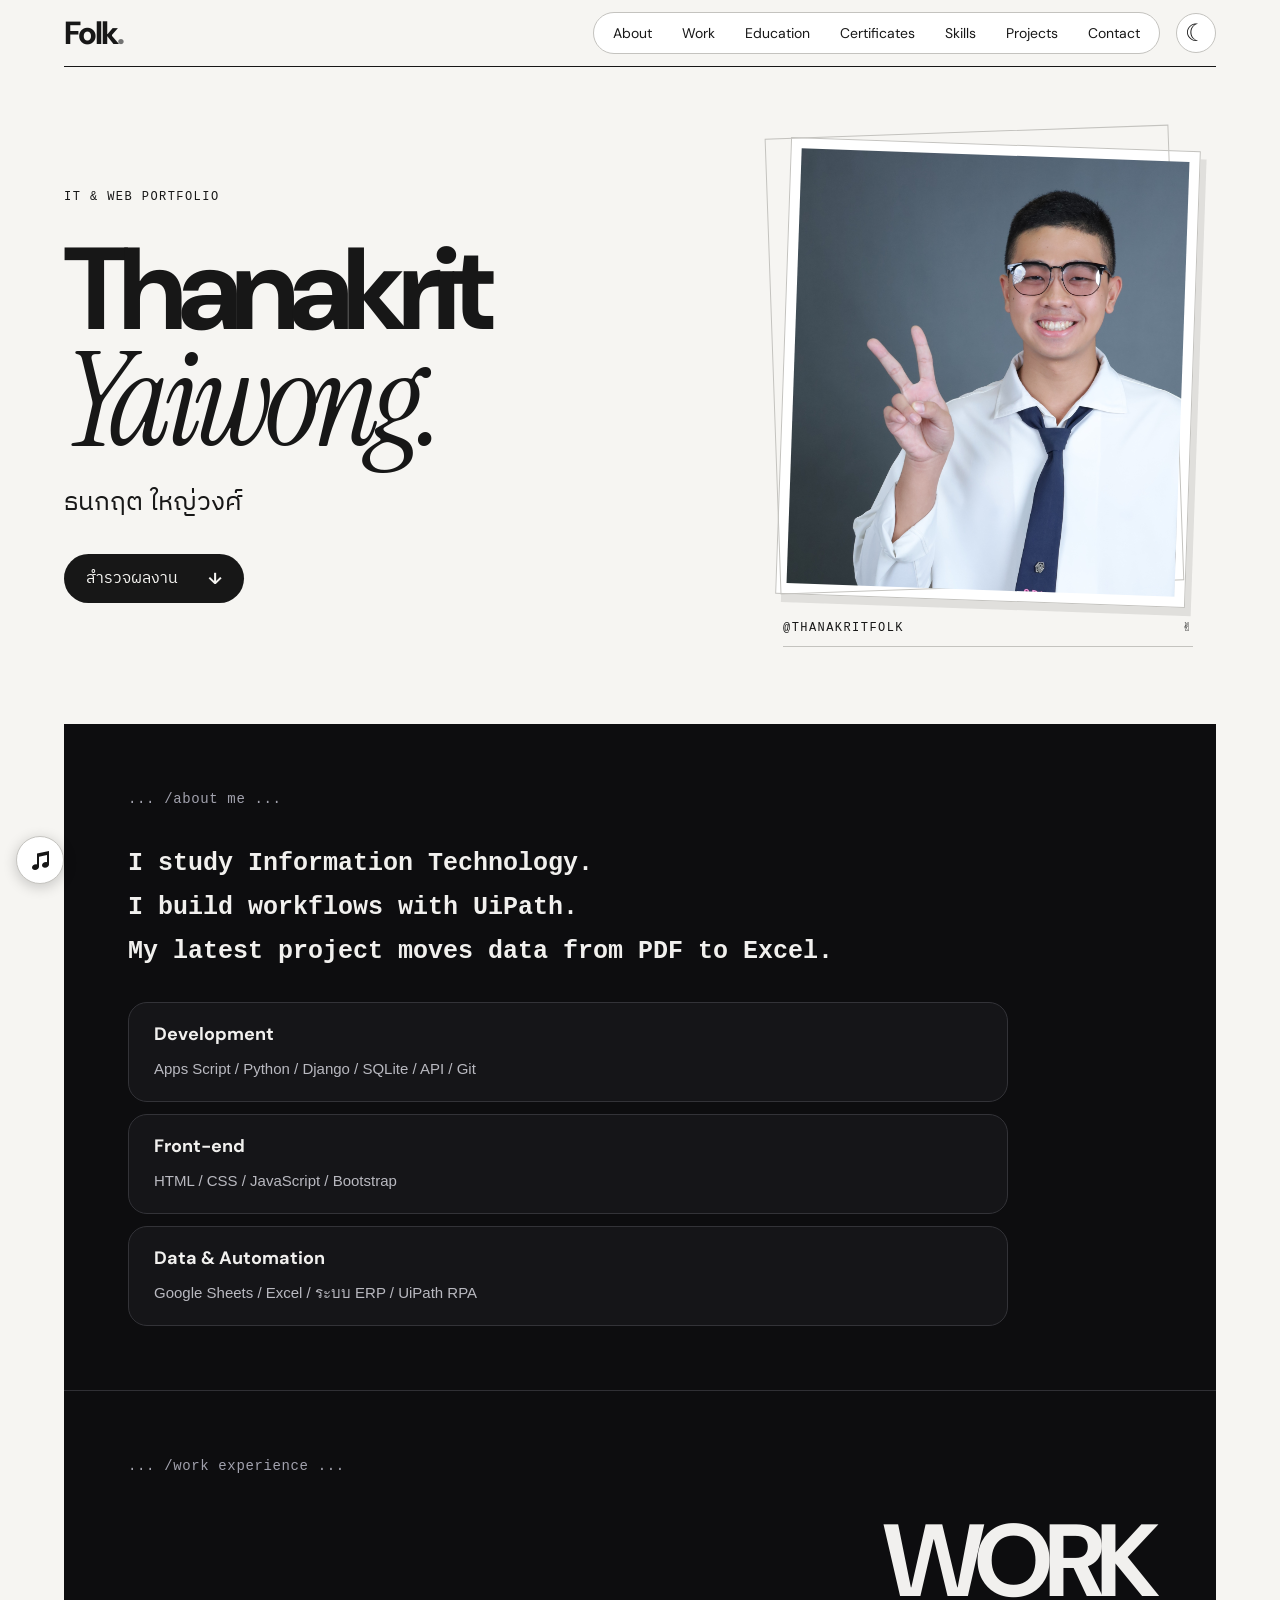
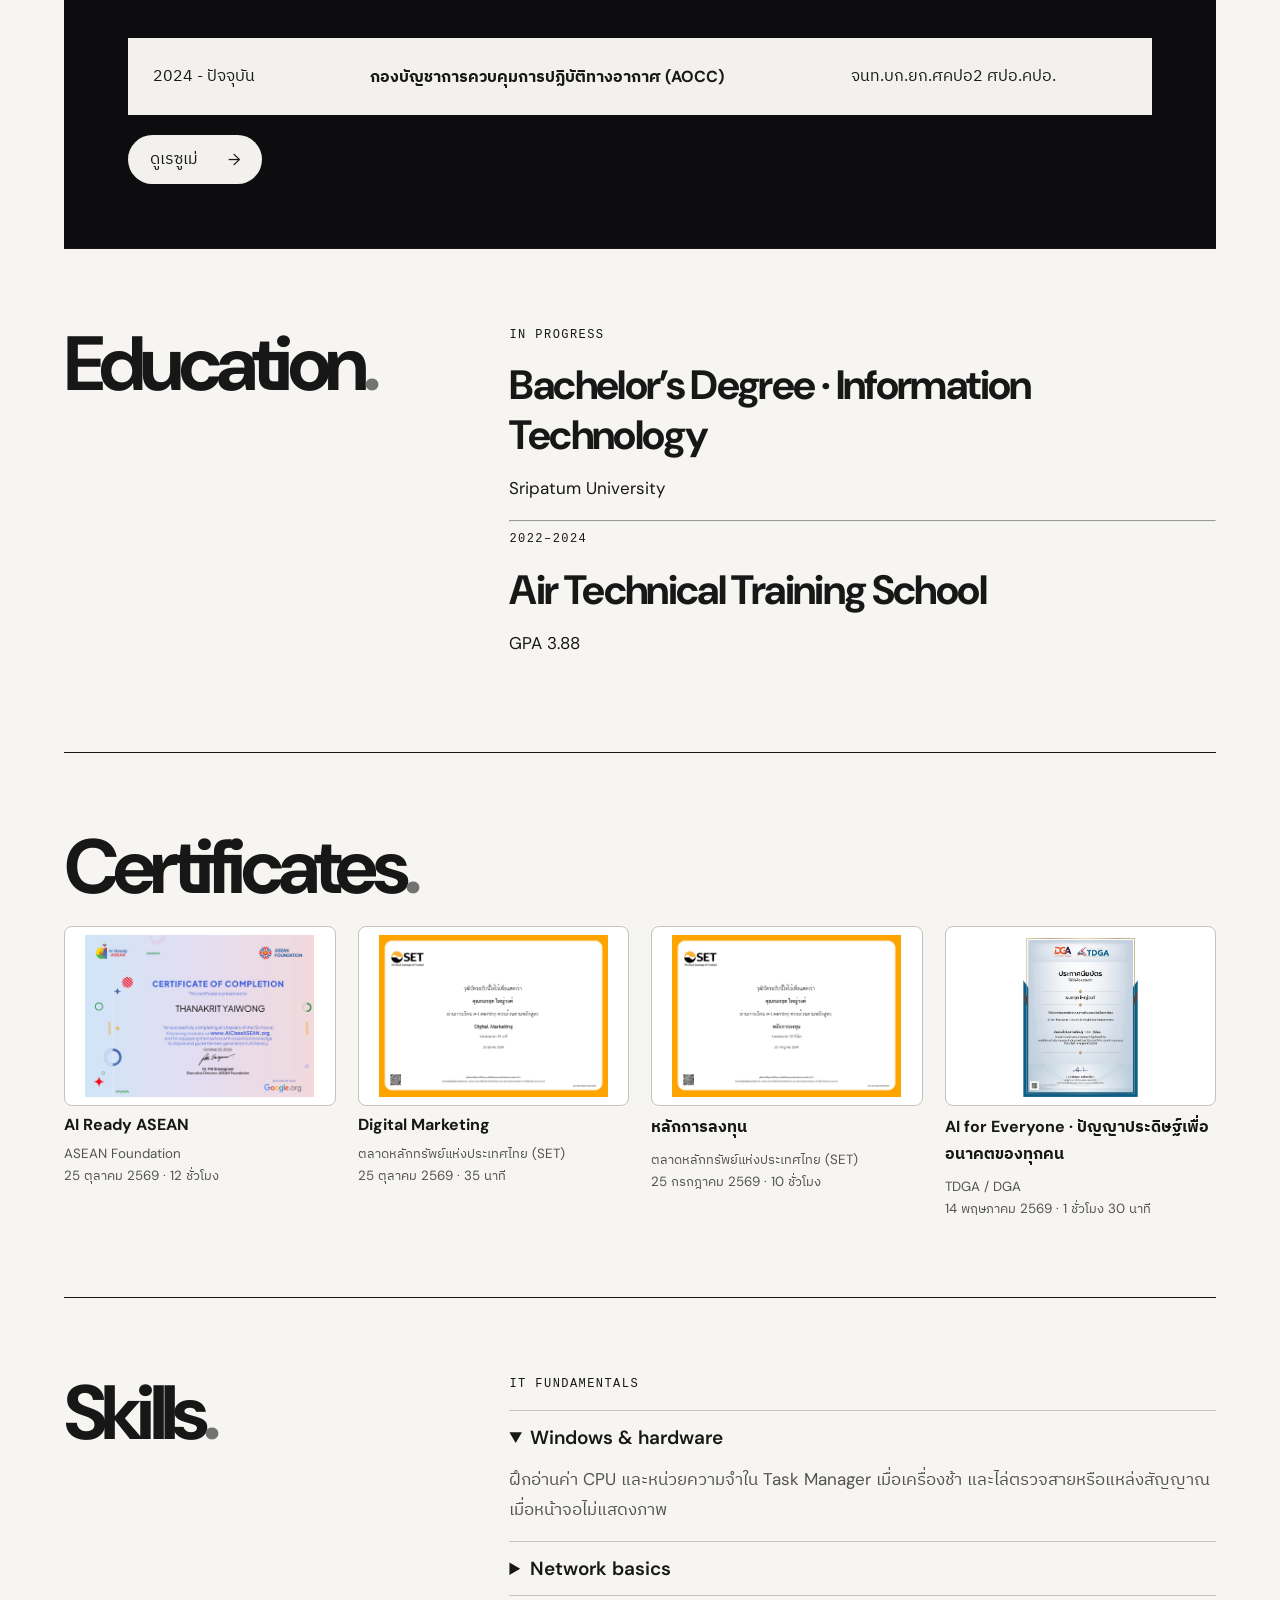
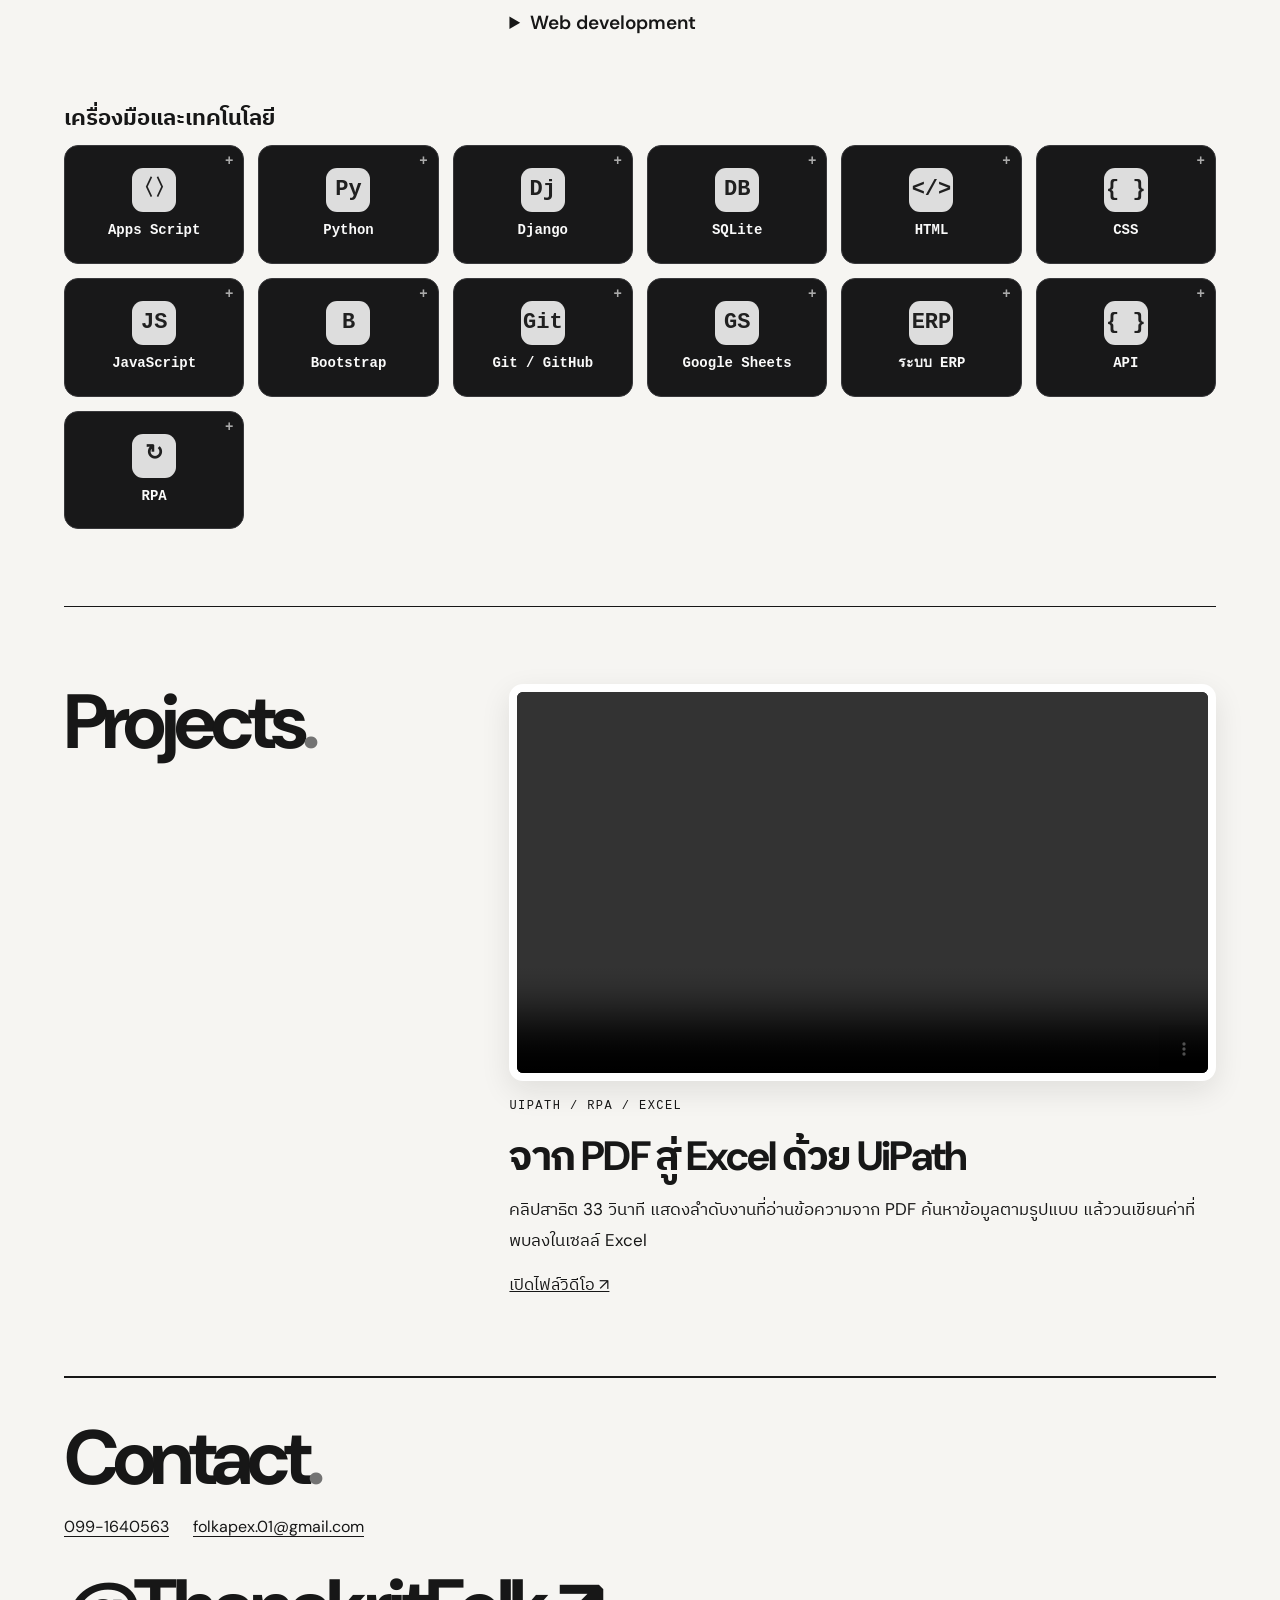
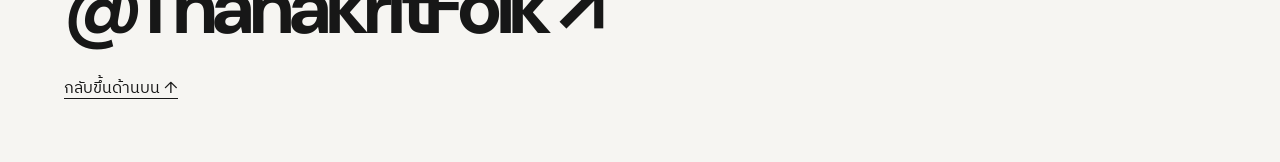
==== commit 42335055: "Add résumé access below work experience" ====
--- a/index.html
+++ b/index.html
@@ -43,6 +43,7 @@
 <strong>กองบัญชาการควบคุมการปฏิบัติทางอากาศ (AOCC)</strong>
 <span>จนท.บก.ยก.ศคปอ2 ศปอ.คปอ.</span>
 </div>
+<a class="action" style="margin-top:20px;background:#f2f1ee;color:#181819" href="resume.html">ดูเรซูเม่ <span aria-hidden="true">→</span></a>
 </section>
 <section class="row" id="education" lang="en" aria-labelledby="education-heading">
 <h2 id="education-heading">Education<span>.</span></h2>
--- a/style.css
+++ b/style.css
@@ -111,15 +111,3 @@
 #song-volume{min-width:4ch;text-align:center;font-variant-numeric:tabular-nums}
 #song-status:empty{display:none}
 .music-panel a,#song-status{font-size:14px}
-
-.bio-layout{display:grid;grid-template-columns:minmax(0,1.6fr) minmax(190px,.8fr);gap:clamp(20px,5vw,65px);align-items:start}
-.resume-link{display:inline-block;color:#141415;background:#f1f0ed;padding:9px 20px;border-radius:30px;text-decoration:none;margin-top:24px;font-weight:600}
-.badge-holder{display:grid;justify-items:center;padding:86px 12px 20px;overflow:hidden}
-.profile-pass{position:relative;display:grid;gap:9px;width:min(100%,245px);padding:22px 16px;background:#242428;color:#fff;border:1px solid #47474e;border-radius:17px;text-decoration:none;box-shadow:0 10px 24px #0005;transform-origin:50% -76px;transform:rotate(3deg)}
-.profile-pass::before{content:"";position:absolute;height:66px;width:18px;bottom:calc(100% + 16px);left:calc(50% - 9px);background:repeating-linear-gradient(45deg,#45454b 0 2px,#39393e 2px 4px)}
-.profile-pass::after{content:"";position:absolute;bottom:calc(100% - 5px);left:calc(50% - 6px);width:10px;height:20px;border:2px solid #999;border-radius:8px}
-.profile-pass i{width:40px;height:5px;justify-self:center;border-radius:8px;background:#0c0c0d}
-.profile-pass img{width:100%;height:auto;aspect-ratio:4/5;object-fit:cover;object-position:center 33%;border-radius:6px}
-.profile-pass strong{font-size:21px}.profile-pass small{letter-spacing:.14em;font:12px monospace;color:#ccc}
-@media(prefers-reduced-motion:no-preference){.profile-pass:hover,.profile-pass:focus-visible{animation:badge-swing 1.1s ease-out}@keyframes badge-swing{0%,100%{transform:rotate(3deg)}25%{transform:rotate(-5deg)}60%{transform:rotate(4.5deg)}80%{transform:rotate(1deg)}}}
-@media(max-width:700px){.bio-layout{grid-template-columns:1fr}.badge-holder{padding-top:84px}}
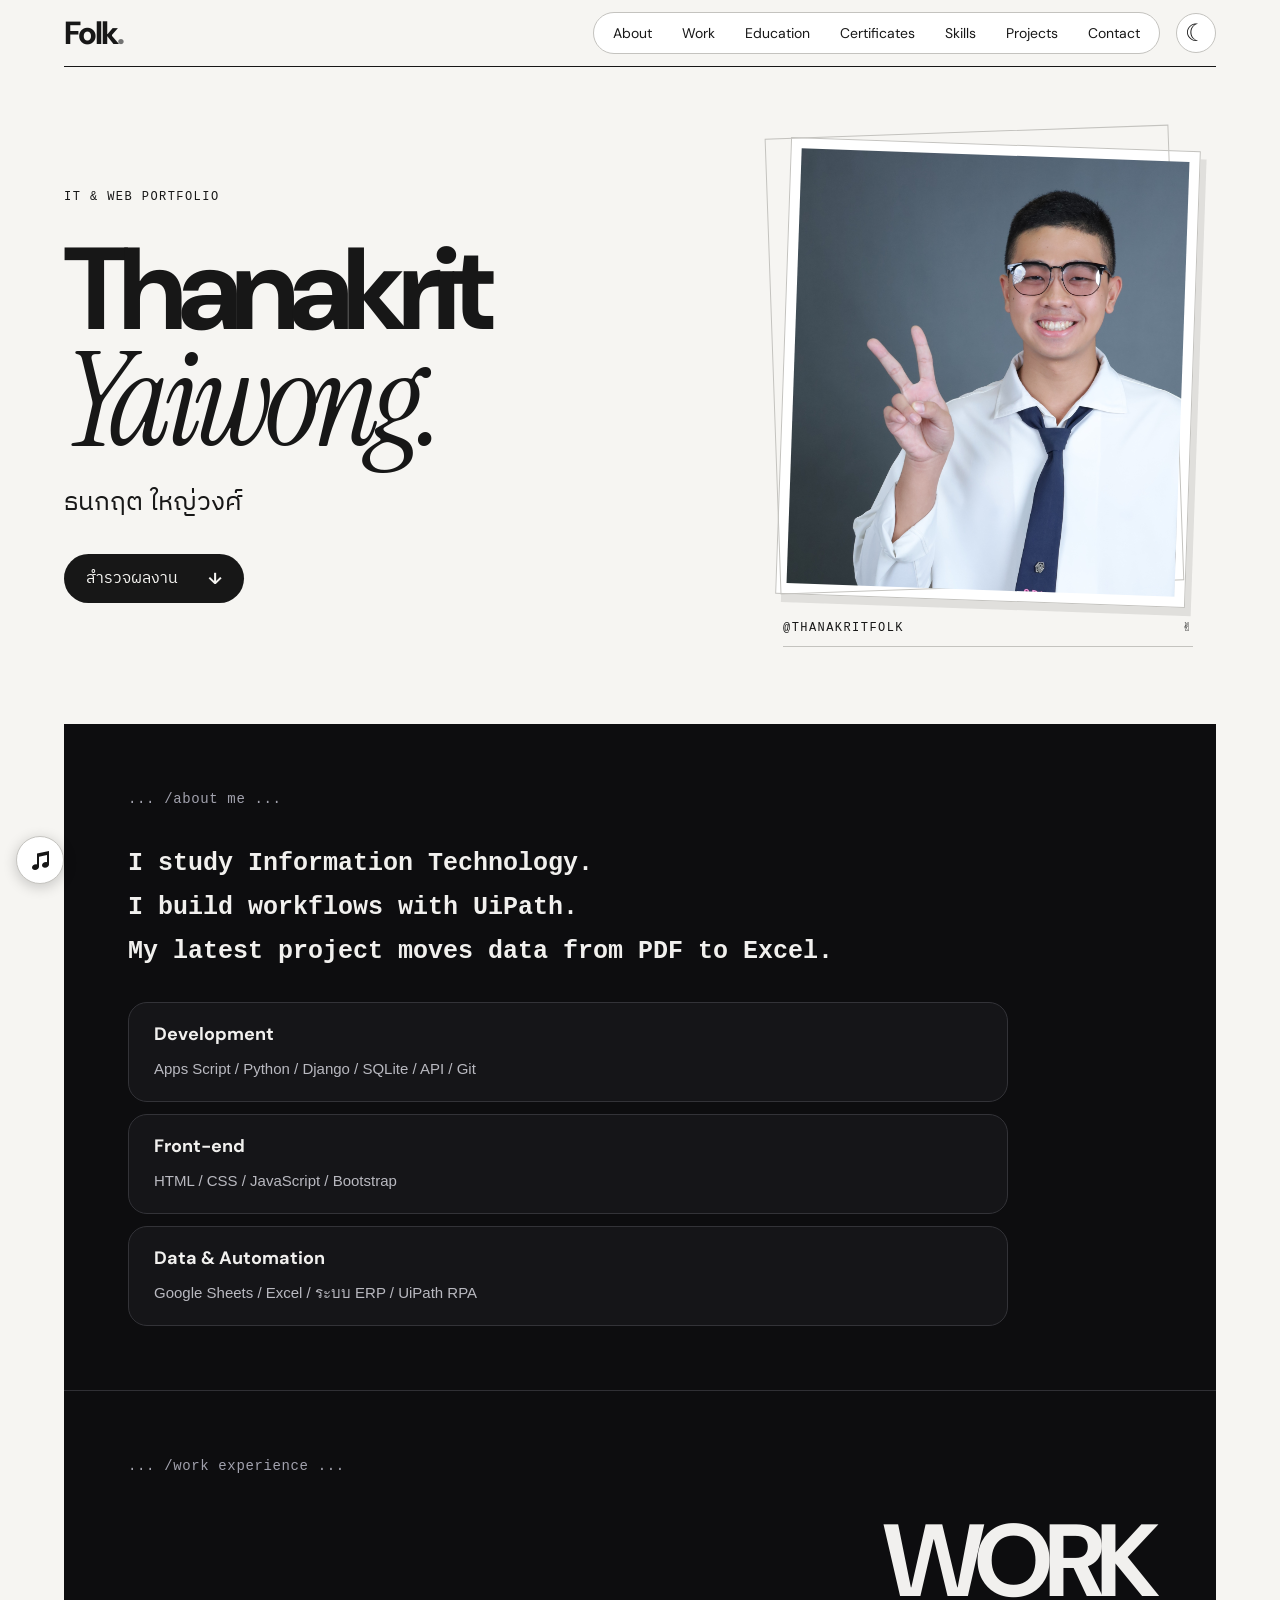
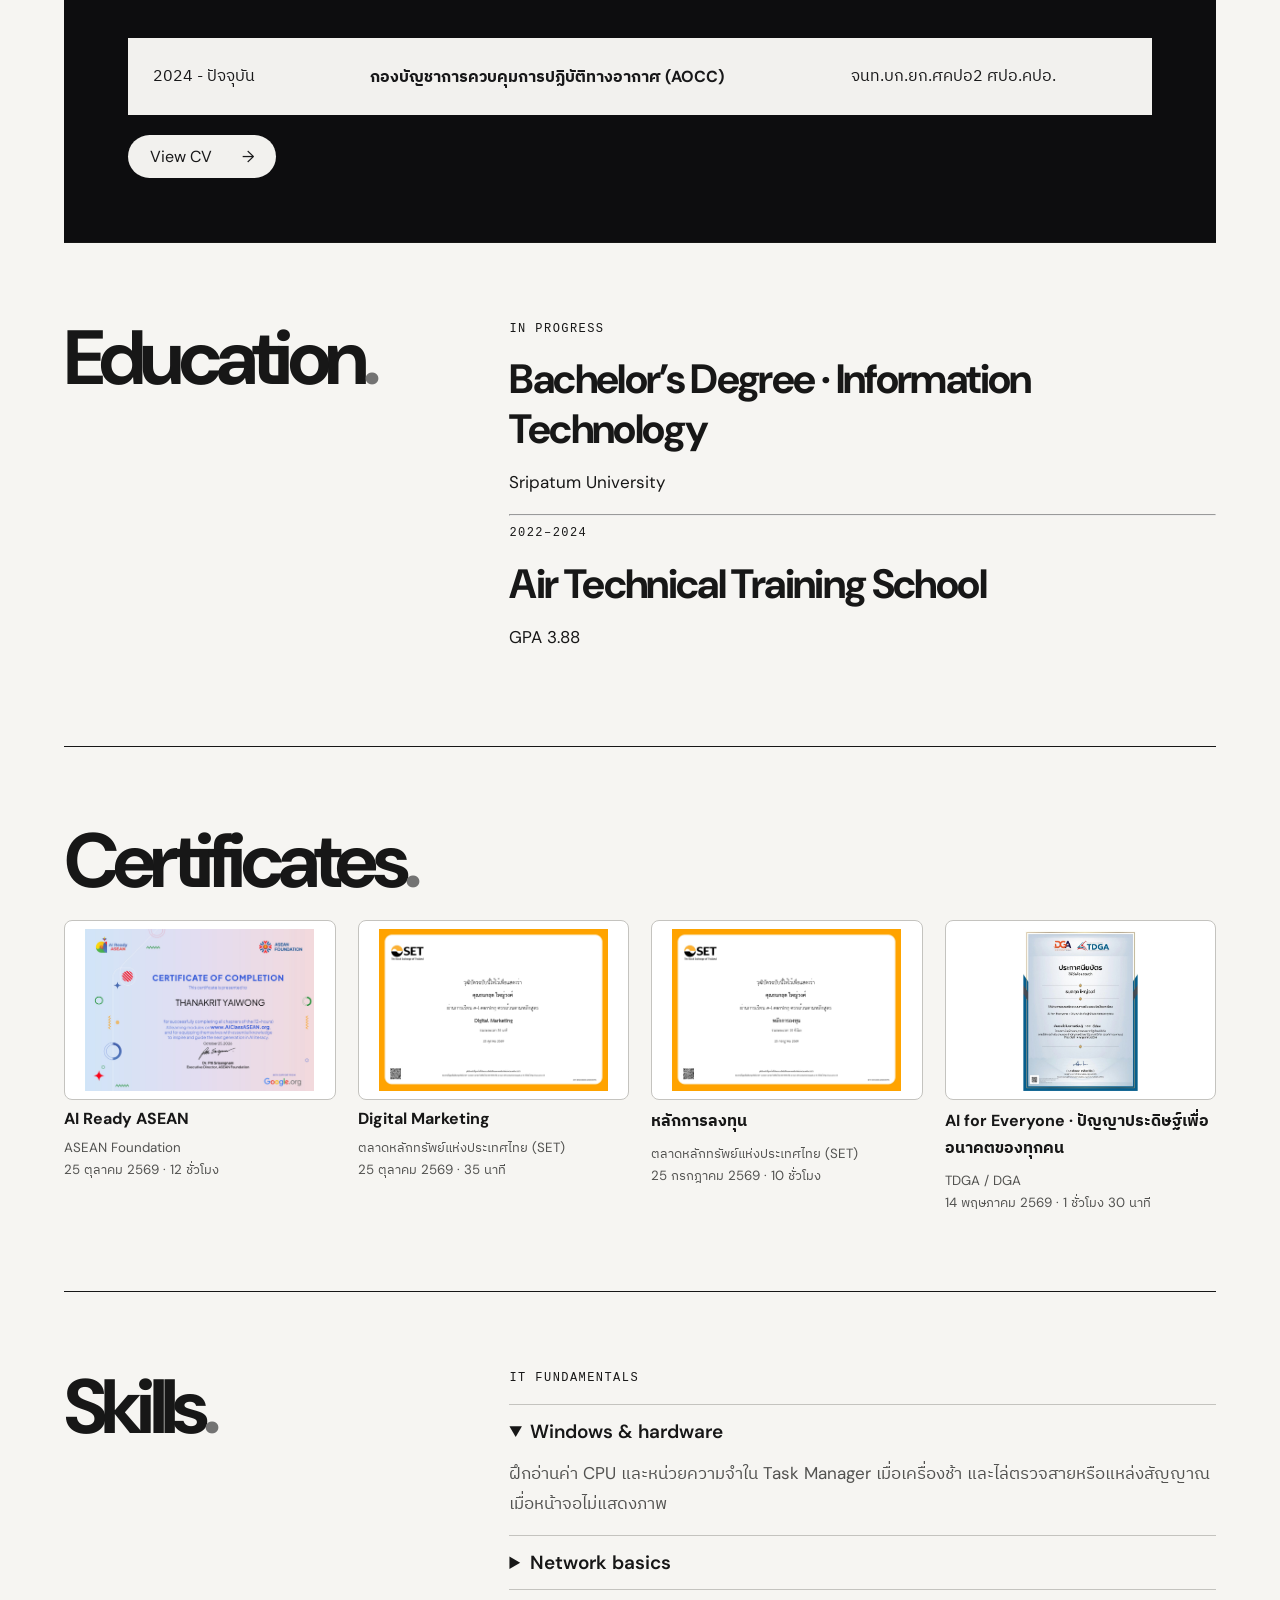
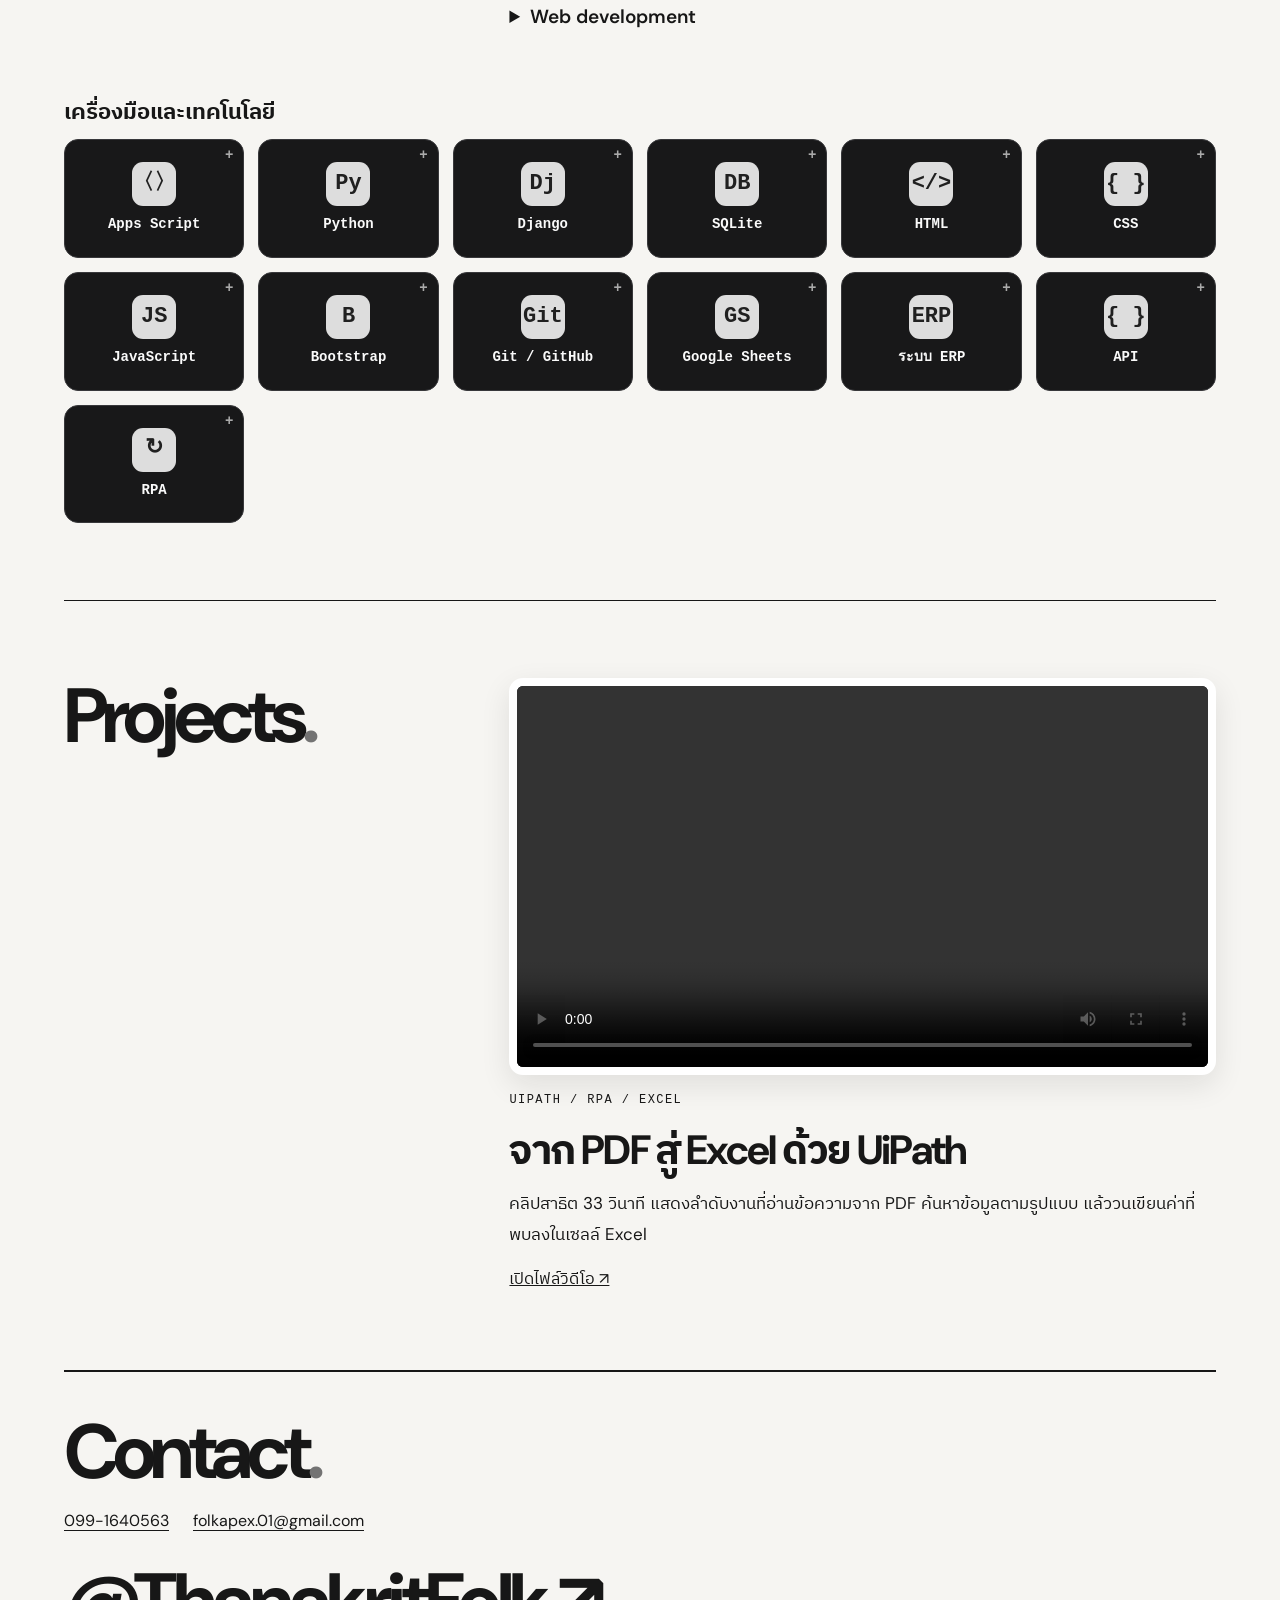
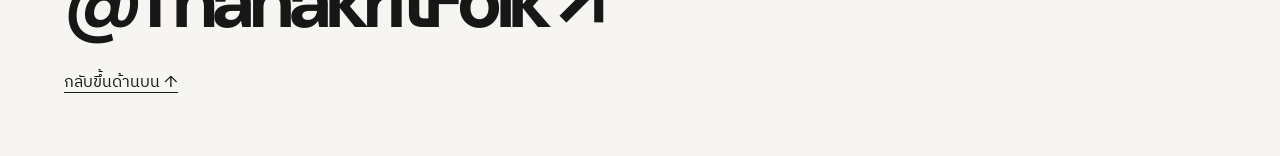
==== commit 04450b6f: "Polish CV layout and label work button View CV" ====
--- a/index.html
+++ b/index.html
@@ -43,7 +43,7 @@
 <strong>กองบัญชาการควบคุมการปฏิบัติทางอากาศ (AOCC)</strong>
 <span>จนท.บก.ยก.ศคปอ2 ศปอ.คปอ.</span>
 </div>
-<a class="action" style="margin-top:20px;background:#f2f1ee;color:#181819" href="resume.html">ดูเรซูเม่ <span aria-hidden="true">→</span></a>
+<a class="action" style="margin-top:20px;background:#f2f1ee;color:#181819" href="resume.html" lang="en">View CV <span aria-hidden="true">→</span></a>
 </section>
 <section class="row" id="education" lang="en" aria-labelledby="education-heading">
 <h2 id="education-heading">Education<span>.</span></h2>
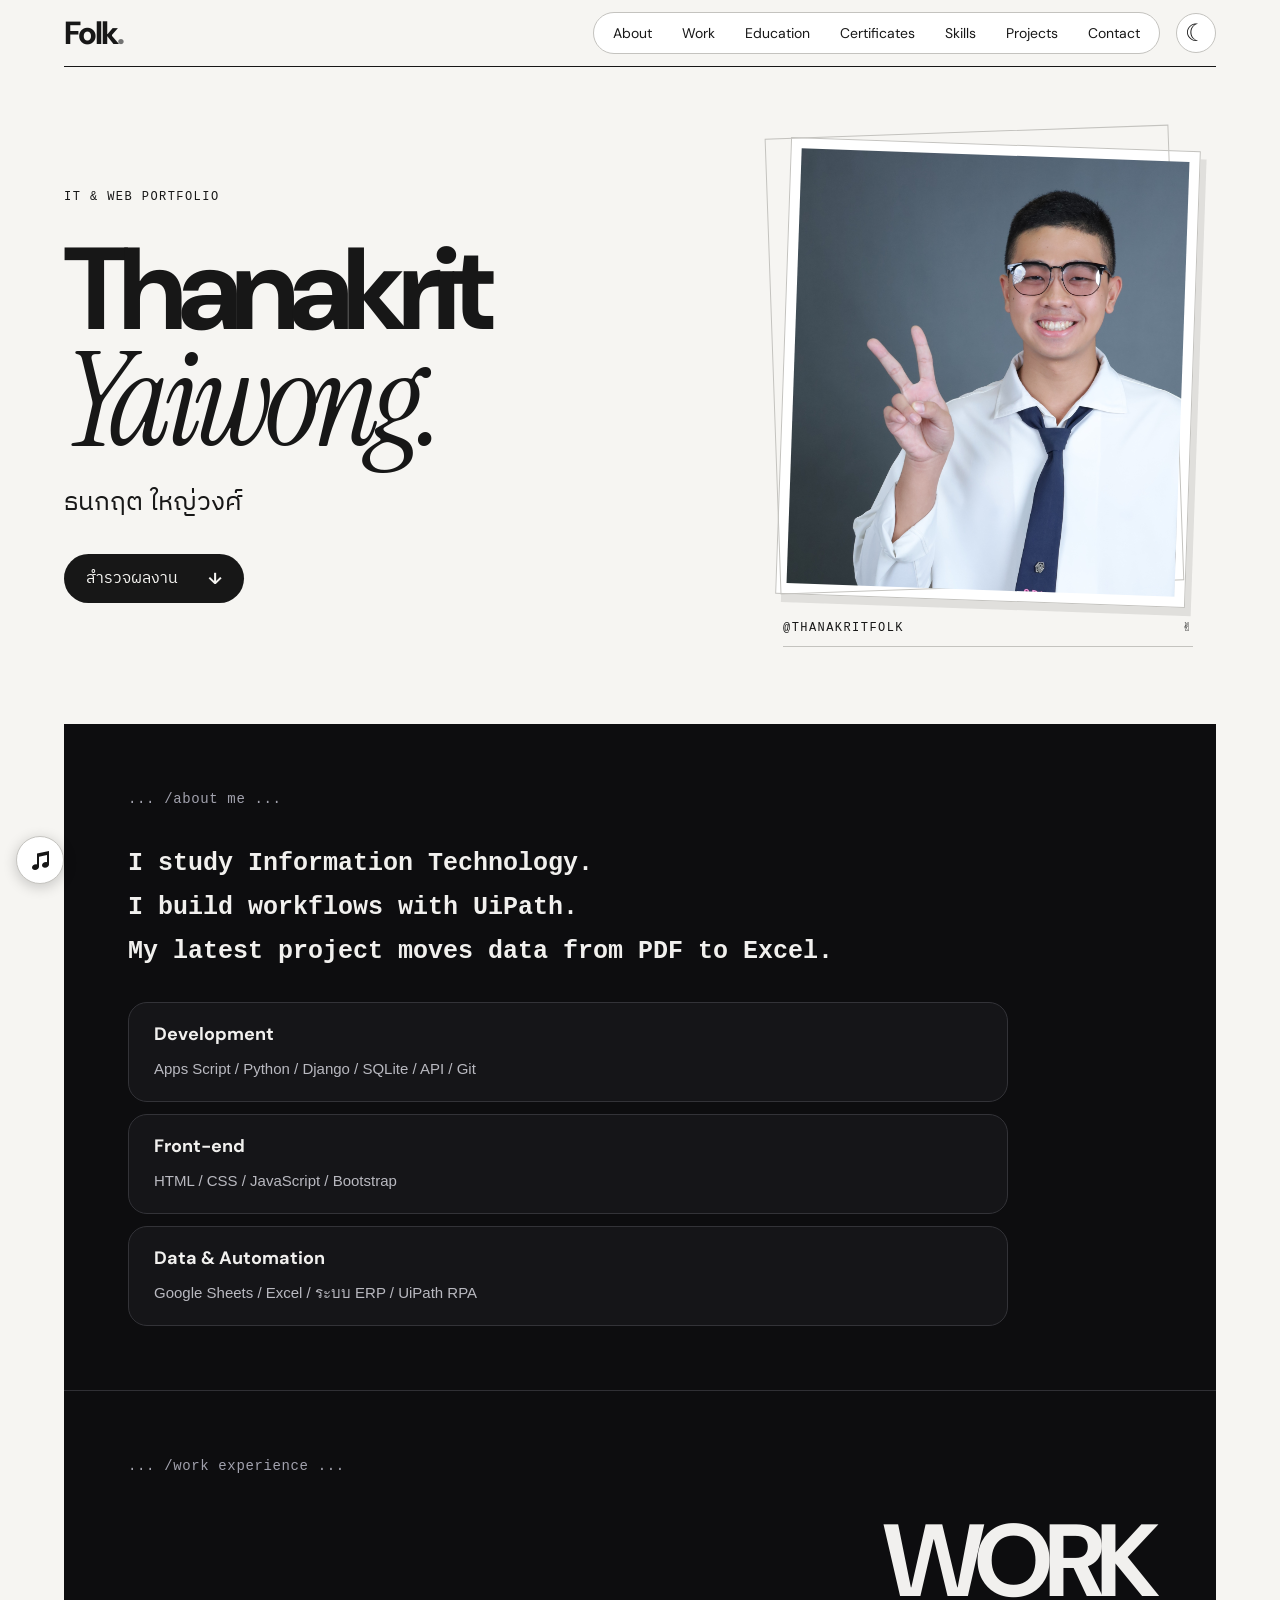
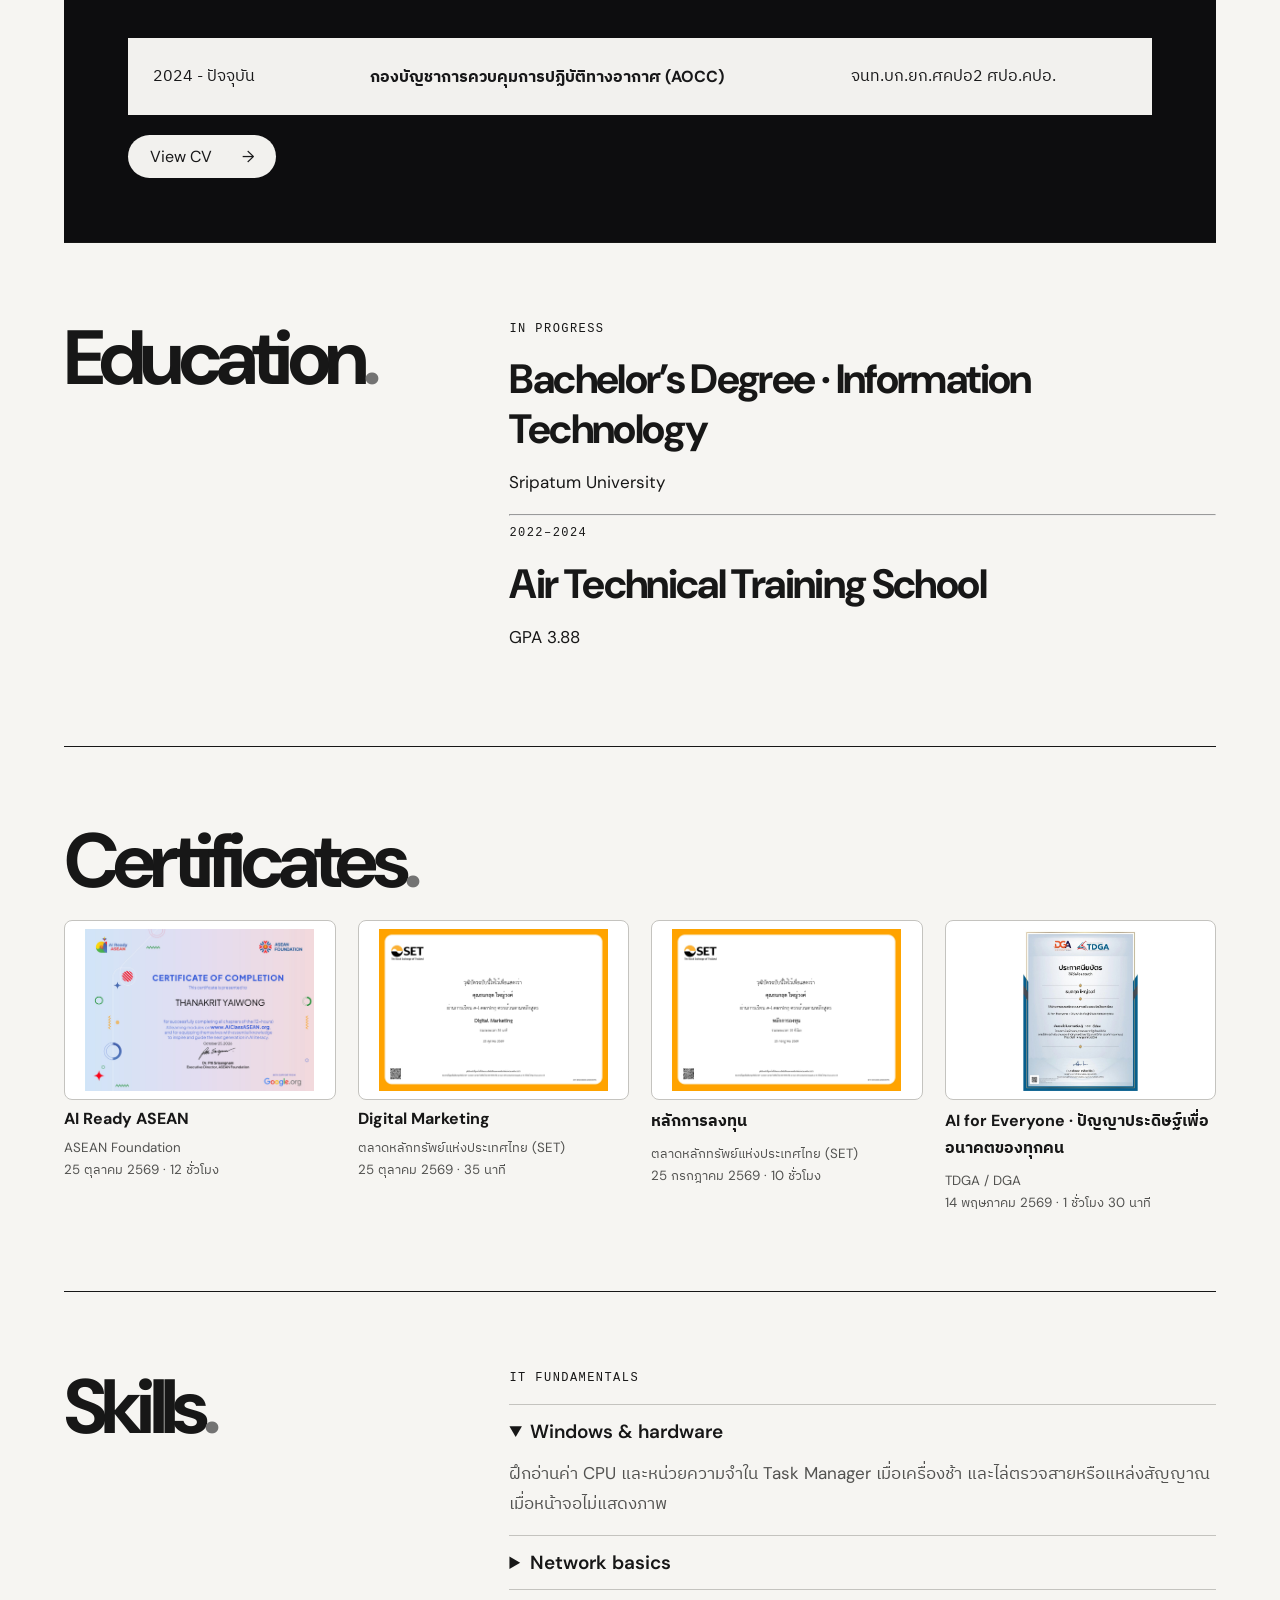
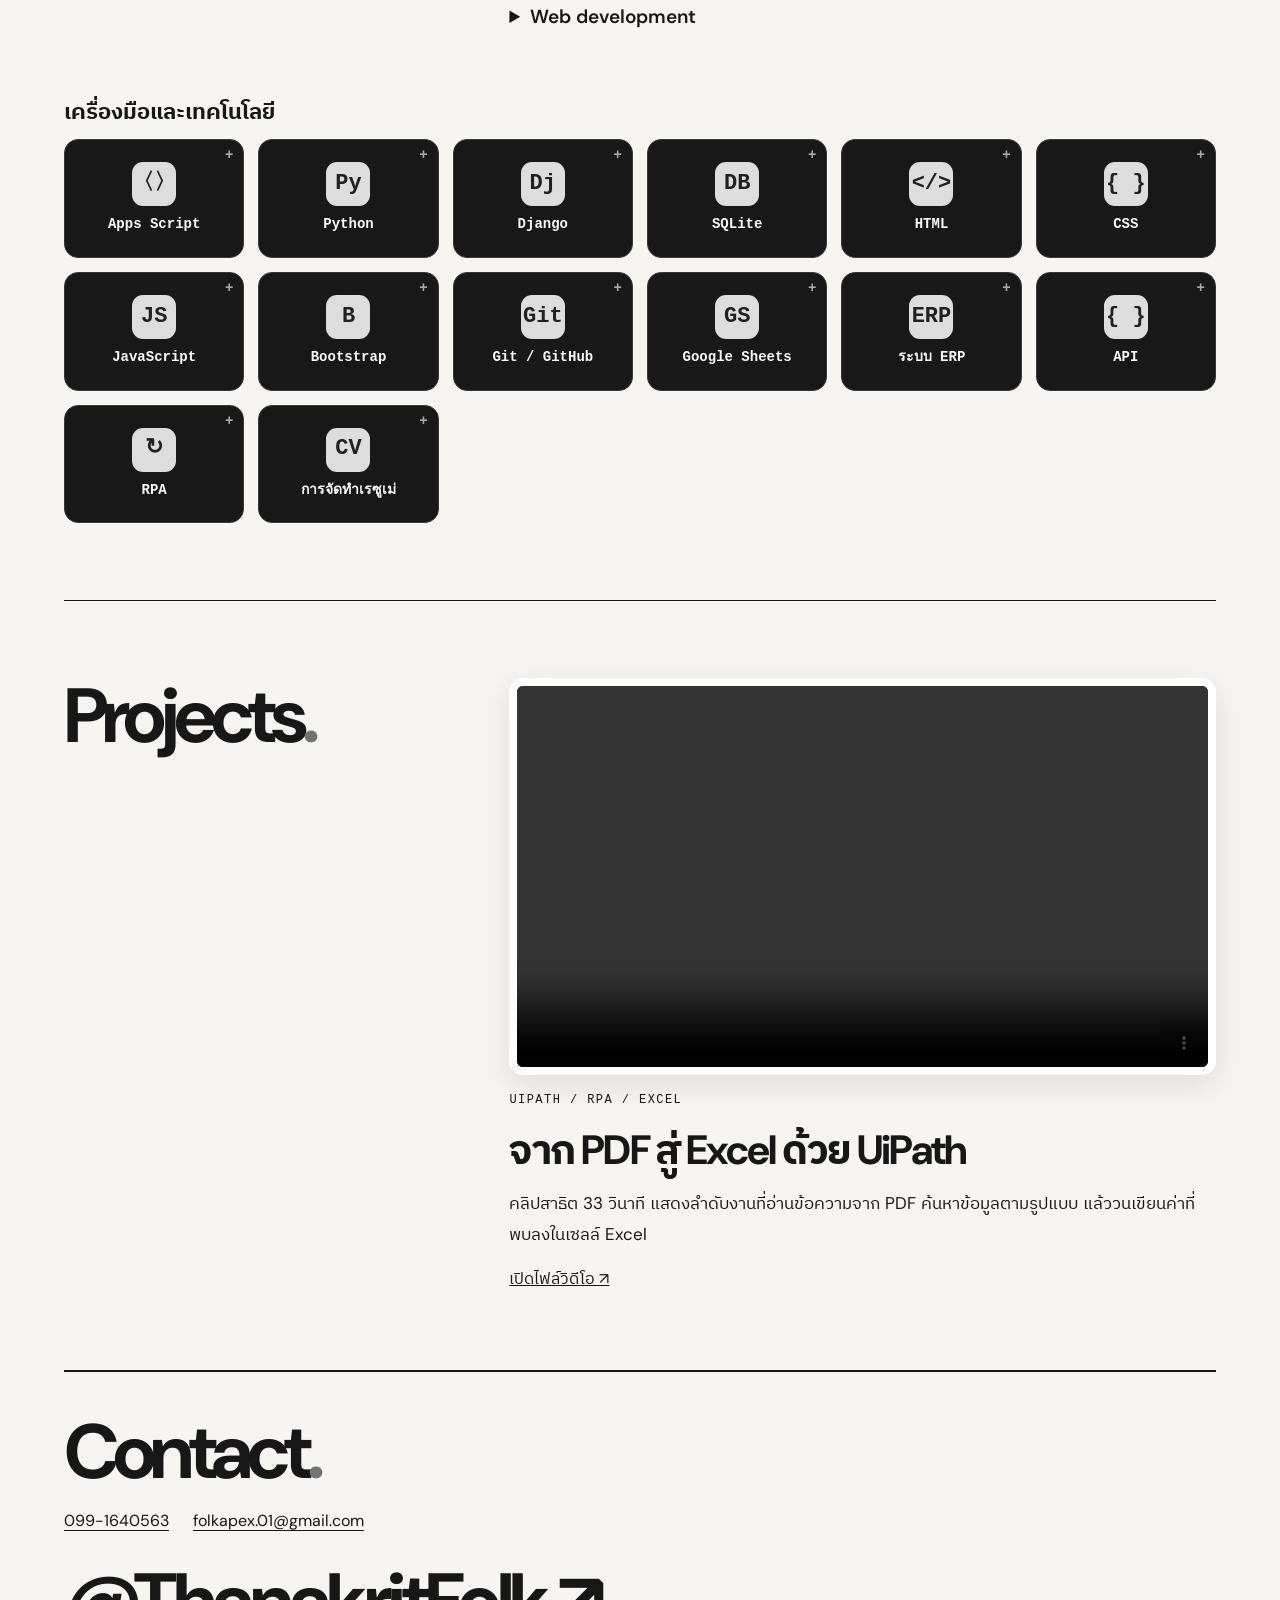
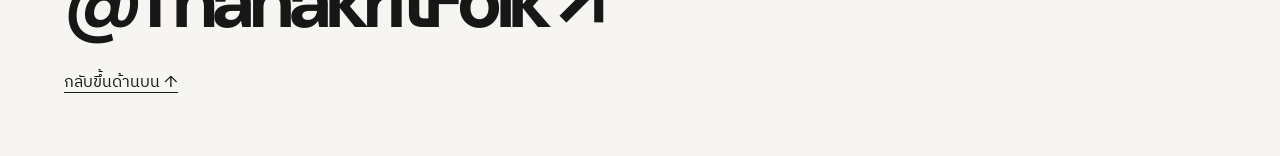
==== commit ba8e0906: "Add résumé writing and layout to skills" ====
--- a/index.html
+++ b/index.html
@@ -79,6 +79,7 @@
 <details class="tool-card"><summary><span class="tool-icon" aria-hidden="true">ERP</span><span>ระบบ ERP</span></summary><p>เชื่อมข้อมูลระหว่างงาน เช่น การจัดซื้อ สินค้าคงคลัง และบัญชี</p></details>
 <details class="tool-card"><summary><span class="tool-icon" aria-hidden="true">{ }</span><span>API</span></summary><p>เชื่อมข้อมูลระหว่างโปรแกรม เช่น ดึงสถานะคำสั่งซื้อจากระบบร้านค้ามาแสดงในแดชบอร์ด</p></details>
 <details class="tool-card"><summary><span class="tool-icon" aria-hidden="true">↻</span><span>RPA</span></summary><p>ให้ซอฟต์แวร์ทำงานซ้ำตามขั้นตอนบนหน้าจอ เช่น นำข้อมูลจากตารางไปกรอกในแบบฟอร์มทีละรายการ</p></details>
+<details class="tool-card" id="resume-skill"><summary><span class="tool-icon" aria-hidden="true">CV</span><span>การจัดทำเรซูเม่</span></summary><p>คัดเลือกประสบการณ์ เขียนสรุปผลงาน และจัดหน้าให้อ่านง่ายทั้งบนมือถือและกระดาษ A4 <a href="resume.html">ดูตัวอย่าง CV →</a></p></details>
 </div></div></section>
 <section class="row" id="work"><h2>Projects<span>.</span></h2><div class="project-list"><article><video controls playsinline preload="metadata" aria-label="คลิปสาธิตขั้นตอน UiPath อ่าน PDF และเขียน Excel" src="projects/pdf-to-excel.mp4"></video><p class="mono">UIPATH / RPA / EXCEL</p><h3>จาก PDF สู่ Excel ด้วย UiPath</h3><p>คลิปสาธิต 33 วินาที แสดงลำดับงานที่อ่านข้อความจาก PDF ค้นหาข้อมูลตามรูปแบบ แล้ววนเขียนค่าที่พบลงในเซลล์ Excel</p><a href="projects/pdf-to-excel.mp4">เปิดไฟล์วิดีโอ ↗</a></article></div></section>
 </main><footer id="contact"><h2>Contact<span>.</span></h2><div class="contact-links"><a href="tel:+66991640563">099-1640563</a><a href="mailto:folkapex.01@gmail.com">folkapex.01@gmail.com</a></div><a class="handle" href="https://github.com/ThanakritFolk">@ThanakritFolk ↗</a><a class="back" href="#home">กลับขึ้นด้านบน ↑</a></footer></body></html>
